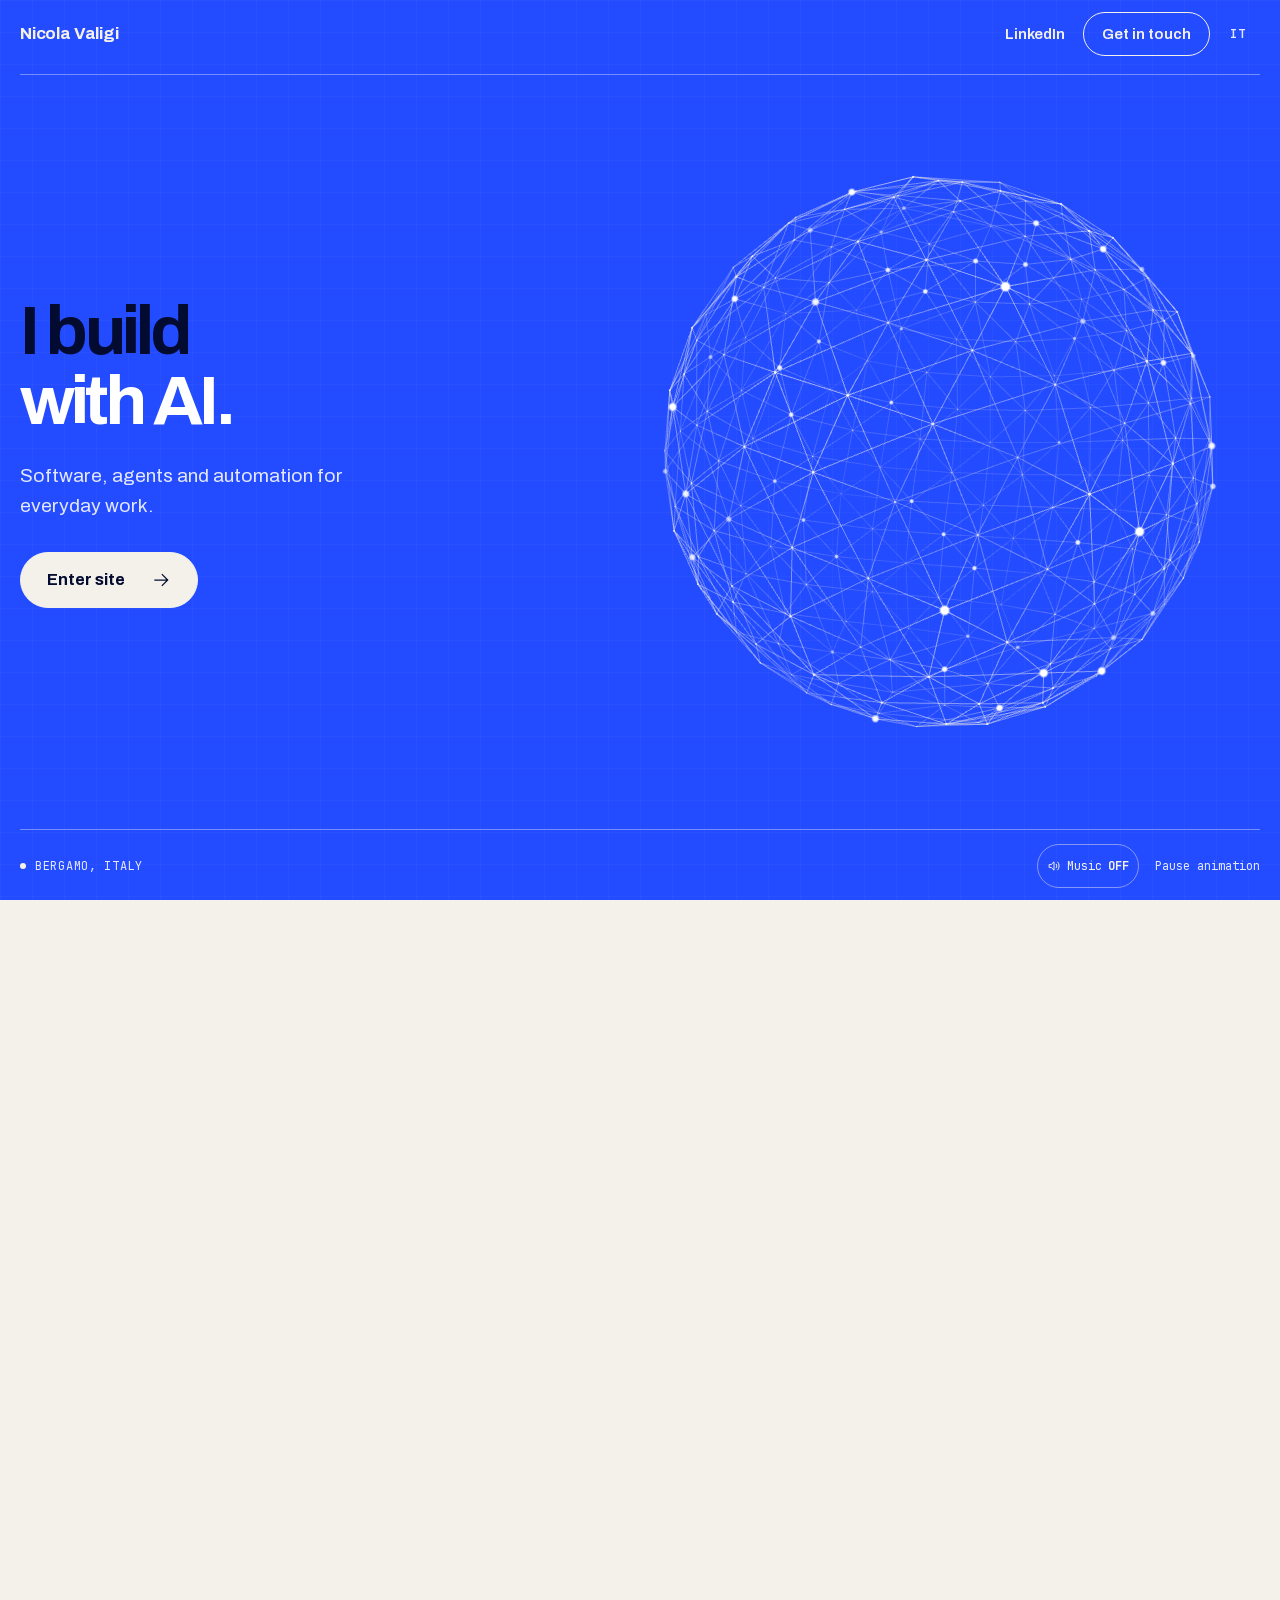
==== en/index.html @ a35246f2 "Centra la homepage sullo sviluppo con AI" ====
<!DOCTYPE html>
<html lang="en">
<head>
<meta charset="utf-8">
<meta name="viewport" content="width=device-width, initial-scale=1, viewport-fit=cover">
<title>Nicola Valigi | AI-assisted development, software and automation</title>
<meta name="theme-color" content="#F4F1EA">
<link rel="icon" href="../icona.svg" type="image/svg+xml">
<link rel="preload" href="../fonts/archivo-latin.woff2" as="font" type="font/woff2" crossorigin>
<link rel="stylesheet" href="../fonts.css">
<link rel="stylesheet" href="../stile.css">
<link rel="stylesheet" href="../intro.css">
<script src="../intro-boot.js"></script>
<meta name="description" content="I use AI to build software and configure agents and automations for everyday work. Projects and approach by Nicola Valigi, Bergamo.">
<meta name="robots" content="index,follow,max-image-preview:large">
<meta name="author" content="Nicola Valigi">
<meta name="twitter:card" content="summary_large_image">
<meta name="twitter:title" content="Nicola Valigi | AI-assisted development, software and automation">
<meta name="twitter:description" content="I use AI to build software and configure agents and automations for everyday work. Projects and approach by Nicola Valigi, Bergamo.">
<meta name="twitter:image" content="https://www.nicvaligi.com/og.png">
<meta name="twitter:image:alt" content="Nicola Valigi">
<meta property="og:type" content="website">
<meta property="og:title" content="Nicola Valigi | AI-assisted development, software and automation">
<meta property="og:description" content="I use AI to build software and configure agents and automations for everyday work. Projects and approach by Nicola Valigi, Bergamo.">
<meta property="og:url" content="https://www.nicvaligi.com/en/">
<meta property="og:site_name" content="Nicola Valigi">
<meta property="og:locale" content="en_US">
<meta property="og:locale:alternate" content="it_IT">
<meta property="og:image" content="https://www.nicvaligi.com/og.png">
<meta property="og:image:width" content="1200">
<meta property="og:image:height" content="630">
<meta property="og:image:alt" content="Nicola Valigi">
<link rel="canonical" href="https://www.nicvaligi.com/en/">
<link rel="alternate" hreflang="it" href="https://www.nicvaligi.com/">
<link rel="alternate" hreflang="en" href="https://www.nicvaligi.com/en/">
<link rel="alternate" hreflang="x-default" href="https://www.nicvaligi.com/">
<script type="application/ld+json">{"@context":"https://schema.org","@graph":[{"@type":"Person","@id":"https://www.nicvaligi.com/#nicola","name":"Nicola Valigi","url":"https://www.nicvaligi.com/","image":"https://www.nicvaligi.com/img/nicola-valigi-al-lavoro.jpeg","email":"n.valigi@gmail.com","homeLocation":{"@type":"Place","name":"Bergamo, Italia"},"knowsLanguage":["it","en"],"sameAs":["https://www.linkedin.com/in/nicola-valigi-288418447/","https://github.com/nicolavaligi"],"knowsAbout":["Sviluppo software con AI","Agenti AI","Automazione dei flussi di lavoro","GIS","Fotogrammetria","Infrastrutture"]},{"@type":"WebSite","@id":"https://www.nicvaligi.com/#sito","url":"https://www.nicvaligi.com/","name":"Nicola Valigi","inLanguage":["it","en"],"publisher":{"@id":"https://www.nicvaligi.com/#nicola"}},{"@type":"Service","@id":"https://www.nicvaligi.com/en/#servizio-sentinelle","name":"Public source monitoring","url":"https://www.nicvaligi.com/en/#sentinelle","provider":{"@id":"https://www.nicvaligi.com/#nicola"}},{"@type":"Service","@id":"https://www.nicvaligi.com/en/#servizio-geo","name":"Geo-intelligence and land sourcing","url":"https://www.nicvaligi.com/en/#geo","provider":{"@id":"https://www.nicvaligi.com/#nicola"}},{"@type":"Service","@id":"https://www.nicvaligi.com/en/#servizio-agenti","name":"Platforms and AI agents","url":"https://www.nicvaligi.com/en/#piattaforme","provider":{"@id":"https://www.nicvaligi.com/#nicola"}},{"@type":"Service","@id":"https://www.nicvaligi.com/rilievi-drone.html#servizio","name":"Drone surveys and photogrammetry","url":"https://www.nicvaligi.com/en/drone-surveys.html","provider":{"@id":"https://www.nicvaligi.com/#nicola"}},{"@type":"ItemList","@id":"https://www.nicvaligi.com/en/#servizi","name":"Services","numberOfItems":4,"itemListElement":[{"@type":"ListItem","position":1,"item":{"@id":"https://www.nicvaligi.com/en/#servizio-agenti"}},{"@type":"ListItem","position":2,"item":{"@id":"https://www.nicvaligi.com/en/#servizio-sentinelle"}},{"@type":"ListItem","position":3,"item":{"@id":"https://www.nicvaligi.com/en/#servizio-geo"}},{"@type":"ListItem","position":4,"item":{"@id":"https://www.nicvaligi.com/rilievi-drone.html#servizio"}}]},{"@type":"WebPage","@id":"https://www.nicvaligi.com/en/#pagina","url":"https://www.nicvaligi.com/en/","name":"Nicola Valigi | AI-assisted development, software and automation","description":"I use AI to build software and configure agents and automations for everyday work. Projects and approach by Nicola Valigi, Bergamo.","inLanguage":"en","isPartOf":{"@id":"https://www.nicvaligi.com/#sito"},"about":{"@id":"https://www.nicvaligi.com/#nicola"},"mainEntity":{"@id":"https://www.nicvaligi.com/en/#servizi"}}]}</script>
</head>
<body>
<section class="intro-stage" id="intro" aria-label="Welcome">
  <header class="intro-header">
    <p class="intro-name">Nicola Valigi</p>
    <nav class="intro-nav" aria-label="Quick links">
      <a href="https://www.linkedin.com/in/nicola-valigi-288418447/" target="_blank" rel="noopener noreferrer">LinkedIn</a>
      <a class="intro-contact" href="#contatto">Get in touch</a>
      <a class="intro-language" href="/" lang="it" hreflang="it" aria-label="Italiano">IT</a>
    </nav>
  </header>
  <div class="intro-composition">
    <div class="intro-orbit" aria-hidden="true">
      <svg class="intro-fallback" viewBox="0 0 400 400" fill="none" stroke="currentColor" stroke-width=".65">
        <circle cx="200" cy="200" r="170"/><ellipse cx="200" cy="200" rx="90" ry="170"/><ellipse cx="200" cy="200" rx="145" ry="170"/>
        <ellipse cx="200" cy="200" rx="170" ry="60"/><ellipse cx="200" cy="200" rx="170" ry="120"/><path d="M30 200h340M200 30v340"/>
      </svg>
      <canvas id="sphere"></canvas>
    </div>
    <div class="intro-copy">
      <p class="intro-title">I build<br><span>with AI.</span></p>
      <p class="intro-subtitle">Software, agents and automation for everyday work.</p>
      <a class="intro-enter" href="#contenuto"><span>Enter site</span><svg width="20" height="20" viewBox="0 0 24 24" fill="none" stroke="currentColor" stroke-width="1.5" aria-hidden="true"><path d="M4 12h15M13 5l7 7-7 7"/></svg></a>
    </div>
  </div>
  <footer class="intro-footer">
    <span class="intro-location">BERGAMO, ITALY</span>
    <div class="intro-controls"><button class="intro-music" type="button" aria-label="Lounge music" aria-pressed="false" hidden><svg viewBox="0 0 20 20" width="14" height="14" fill="none" stroke="currentColor" stroke-width="1.4" aria-hidden="true"><path d="M3 8h3l4-4v12l-4-4H3zM13 7a5 5 0 0 1 0 6M15 4a9 9 0 0 1 0 12"/></svg><span>Music</span><span data-music-status aria-hidden="true">OFF</span></button><button class="intro-pause" type="button" aria-pressed="false">Pause animation</button></div>
  </footer>
</section>
<div class="site-shell" id="site-shell">

<a class="salta" href="#contenuto">Skip to content</a>


<header class="contenitore testata">
  <a class="marchio" href="/en/">Nicola Valigi</a>
  <nav class="menu" aria-label="Main menu">
    <a href="https://www.linkedin.com/in/nicola-valigi-288418447/" target="_blank" rel="noopener noreferrer">LinkedIn</a>
    <a class="contatto" href="#contatto">Get in touch</a>
    <a class="lingua" href="/" hreflang="it" lang="it" aria-label="Italiano">IT</a>
  </nav>
</header>

<main id="contenuto" tabindex="-1">

<section class="apertura">
  <div class="contenitore apertura-griglia">
    <div>
      <p class="coordinate">NICOLA VALIGI · BERGAMO, ITALY</p>
      <h1><span>Building</span><span class="evid">with AI.</span></h1>
      <p class="sommario">I use AI to design, write and test software. I configure agents to work with your documents, your data sources and the tools you already use.</p>
      <div class="azioni">
        <a class="bottone" href="#contatto">Get in touch <span aria-hidden="true">&rarr;</span></a>
        <a class="collegamento" href="#progetti">Explore the projects</a>
      </div>
    </div>

    <picture><source type="image/webp" srcset="../img/nicola-valigi-al-lavoro-640.webp 640w, ../img/nicola-valigi-al-lavoro-1200.webp 1200w, ../img/nicola-valigi-al-lavoro-1800.webp 1800w" sizes="(min-width: 1000px) 640px, calc(100vw - 40px)"><img class="ritratto" src="../img/nicola-valigi-al-lavoro.jpeg" alt="Nicola Valigi working at his computer" width="2390" height="1792" decoding="async" fetchpriority="high"></picture>
  </div>
</section>

<section class="sezione" id="progetti">
  <div class="contenitore">
    <p class="tav">Sheet 01 · Projects</p>
    <h2>Selected projects</h2>
    <ul class="gambe">
      <li><a href="#piattaforme"><strong>Software and AI agents</strong><span>Client platforms and agents that consult source material.</span></a></li>
      <li><a href="#sentinelle"><strong>Automated monitoring</strong><span>Official notices, tenders and registers checked every week.</span></a></li>
      <li><a href="#geo"><strong>Geospatial projects</strong><span>Maps, spatial analysis and drone surveys.</span></a></li>
    </ul>

    <section class="gruppo" id="piattaforme" aria-labelledby="piattaforme-t">
      <div class="gruppo-testa">
        <span class="gruppo-lettera" aria-hidden="true">A</span>
        <div><h3 id="piattaforme-t">Software and AI agents</h3><p>Platforms with separate client access and agents that retrieve information from notes, email and documents.</p></div>
      </div>
    <article class="caso">
      <div class="caso-testa">
        <span class="caso-num">01</span>
        <h4>A client platform, in production</h4>
        <span class="caso-settore">Platform · in production</span>
      </div>
      <figure class="schema">
        <figcaption>Demonstration diagram · fictional clients and components</figcaption>
        <div class="schema-griglia">
          <div class="tenant"><p class="tenant-nome">Client A</p><ul><li class="on">Messaging console<span>on</span></li><li class="on">Activity dashboard<span>on</span></li><li class="off">Today's bookings<span>off</span></li></ul></div>
          <div class="tenant"><p class="tenant-nome">Client B</p><ul><li class="on">Messaging console<span>on</span></li><li class="off">Activity dashboard<span>off</span></li><li class="off">Today's bookings<span>off</span></li></ul></div>
          <div class="tenant"><p class="tenant-nome">Client C</p><ul><li class="off">Messaging console<span>off</span></li><li class="on">Activity dashboard<span>on</span></li><li class="on">Today's bookings<span>on</span></li></ul></div>
        </div>
        <ul class="schema-base">
          <li>Separate access for each client</li>
          <li>Test environment</li>
          <li>Production</li>
        </ul>
      </figure>
      <div class="caso-testo">
        <div><h5>The problem</h5><p>Every client needs their own tool, but building and maintaining a separate application for each does not scale.</p></div>
        <div><h5>What I built</h5><p>A single platform with separate access for each client, test and production environments, and components that can be enabled individually for each client.</p></div>
        <div class="risultato"><h5>The result</h5><p>In production, with several active clients. A new component moves from testing to production only after it has been seen working.</p></div>
      </div>
    </article>
    <div class="sotto-blocco">
      <h4>Memory and agents</h4>
      <p class="sotto-intro">Voice notes, email and documents become a searchable memory, with sources.</p>
      <ul class="archivi">
        <li><h5>Collection</h5><p>Voice notes are transcribed, email is read by an agent, and documents are filed where they belong.</p></li>
        <li><h5>Memory</h5><p>Every note has a source, a date and a reliability level. Search by keyword or meaning.</p></li>
        <li><h5>Decisions</h5><p>Decisions stay written and numbered, so a project does not start over or contradict another.</p></li>
      </ul>
    </div>
    </section>

    <section class="gruppo" id="sentinelle" aria-labelledby="sentinelle-t">
      <div class="gruppo-testa">
        <span class="gruppo-lettera" aria-hidden="true">B</span>
        <div><h3 id="sentinelle-t">Public source monitoring</h3><p>Systems that regularly review official notices, tenders and registers, and flag only verified findings.</p></div>
      </div>
    <article class="caso">
      <div class="caso-testa">
        <span class="caso-num">02</span>
        <h4>From published notice to appraisal: the expropriation workflow</h4>
        <span class="caso-settore">Expropriation · weekly cycle</span>
      </div>
      <div class="flusso-griglia">
        <ol class="flusso">
          <li><b>1</b><div><h5>Search</h5><p>Every week, region by region, through seven channels: municipal notice boards, resolutions, local press, operators, tenders, planning amendments and indications of possession.</p></div></li>
          <li><b>2</b><div><h5>Evidence</h5><p>Every finding includes a source URL, an exact excerpt and a hash to verify its integrity. Without evidence, it is rejected.</p></div></li>
          <li><b>3</b><div><h5>Compare</h5><p>Finding the same notice twice is a duplicate. A new notice about the same project is a new finding.</p></div></li>
          <li><b>4</b><div><h5>Deliver</h5><p>A list ready for the professionals handling the cases, recorded only after it has been read back at its destination.</p></div></li>
          <li><b>5</b><div><h5>Appraise <span class="nota-stato">prototype</span></h5><p>Case documents are reviewed against appraisal rules. The output is a proposed assessment, with sources cited for every item.</p></div></li>
          <li><b>6</b><div><h5>Validate</h5><p>A lawyer and a technical professional review the assessment. Only then does it become an appraisal.</p></div></li>
        </ol>
        <figure class="scheda-esempio">
          <figcaption>Finding · demonstration with fictional data</figcaption>
          <dl>
            <div><dt>Project</dt><dd>Provincial road bypass</dd></div>
            <div><dt>Stage</dt><dd>Taking possession / urgent occupation</dd></div>
            <div><dt>Note</dt><dd><span class="evid">Indirect indication; decree not found</span></dd></div>
            <div><dt>Source</dt><dd>Municipal notice board, 6 November 2026</dd></div>
            <div><dt>Evidence</dt><dd>Text excerpt and SHA-256 hash</dd></div>
            <div><dt>Owners</dt><dd>Data not collected</dd></div>
          </dl>
        </figure>
      </div>
      <div class="caso-testo">
        <div><h5>The problem</h5><p>Notices initiating expropriation are scattered across notice boards, resolutions and local press. Tracking them manually, project by project, does not scale.</p></div>
        <div><h5>What I built</h5><p>A workflow where AI agents search and read according to written rules, while professionals make the decisions. Priority goes to taking possession and urgent occupation.</p></div>
        <div class="risultato"><h5>The result</h5><p>Each cycle delivers a verified list of projects and notices, with sources and dates, without owners' personal data.</p></div>
      </div>
    </article>
    <div class="sotto-blocco">
      <h4>The same data, through APIs</h4>
      <p class="sotto-intro">Three datasets I collect, clean and distribute for people who need the data in their own systems.</p>
      <ul class="archivi">
        <li><h5>Land for solar plants</h5><p>Cadastral parcels with distances to grid substations.</p></li>
        <li><h5>Italian public tenders</h5><p>Procurement notices and tenders, including PNRR lots and CIG identifiers.</p></li>
        <li><h5>Remediation of nationally designated sites</h5><p>Environmental proceedings, affected media and volumes at sites requiring remediation.</p></li>
      </ul>
      <p class="azioni">
        <a class="bottone chiaro" href="https://nicolavaligi.github.io/houdinick-data-feeds/" target="_blank" rel="noopener noreferrer">Documentation ↗</a>
        <a class="collegamento" href="https://rapidapi.com/nvaligi/api/houdinick-data-api" target="_blank" rel="noopener noreferrer">RapidAPI catalogue ↗</a>
      </p>
    </div>
    </section>

    <section class="gruppo" id="geo" aria-labelledby="geo-t">
      <div class="gruppo-testa">
        <span class="gruppo-lettera" aria-hidden="true">C</span>
        <div><h3 id="geo-t">Geo-intelligence</h3><p>Cadastre, power grid, constraints and projects on the same map, with an explainable score.</p></div>
      </div>
    <article class="caso" id="terreni">
      <div class="caso-testa">
        <span class="caso-num">03</span>
        <h4>Finding the right land for a plant</h4>
        <span class="caso-settore">Renewables · in production · <a href="https://nicolavaligi.github.io/sunpro/" target="_blank" rel="noopener noreferrer">live demo ↗</a></span>
      </div>
      <figure class="progetto-paesaggio progetto-gis">
        <div class="schermata"><picture><source type="image/webp" srcset="../img/po-valley-sentinel-1280.webp 1280w, ../img/po-valley-sentinel-3840.webp 3840w" sizes="(max-width: 1280px) calc(100vw - 40px), 1240px"><img src="../img/po-valley-sentinel-1280.jpg" srcset="../img/po-valley-sentinel-1280.jpg 1280w, ../img/po-valley-sentinel-3840.jpg 3840w" sizes="(max-width: 1280px) calc(100vw - 40px), 1240px" alt="Satellite image of the Po Valley, showing cultivated land, cities, rivers and the Adriatic coast" width="3840" height="1236" loading="lazy" decoding="async"></picture></div>
        <figcaption><span>Po Valley, Italy · Copernicus Sentinel-2 satellite imagery</span><span>Contains modified Copernicus Sentinel data (2018–19), processed by <a href="https://www.esa.int/media/po-valley-italy-en-228663" target="_blank" rel="noopener noreferrer">ESA</a> · <a href="https://creativecommons.org/licenses/by-sa/3.0/igo/" target="_blank" rel="noopener noreferrer">CC BY-SA 3.0 IGO</a> · resized</span></figcaption>
        <div class="gis-livelli"><p>The data I bring together</p><ul><li>Cadastral parcels</li><li>Power grid</li><li>Planning constraints</li><li>Site assessment</li></ul></div>
      </figure>
      <div class="caso-testo">
        <div><h5>The problem</h5><p>Assessing a site's suitability means combining cadastre, power grid, solar irradiation and constraints. Doing it manually means unwieldy spreadsheets.</p></div>
        <div><h5>What I built</h5><p>A 3D platform that compares sites and gives each a score from 0 to 100, with cadastral mapping and distances to primary substations.</p></div>
        <div class="risultato"><h5>The result</h5><p>Over 21,900 georeferenced parcels and 116 assessed lots, totalling 709.7 hectares.</p></div>
      </div>
    <figure class="mappa">
<svg class="mappa-svg" viewBox="-34 -22 776 576" role="img" aria-labelledby="mappa-titolo mappa-desc" xmlns="http://www.w3.org/2000/svg">
<title id="mappa-titolo">Demonstration cadastral map</title>
<desc id="mappa-desc">A parcel map with a power line, a primary substation, a road and a river. The best parcels for a plant are highlighted in yellow; parcels near the river are excluded by a buffer constraint.</desc>
<defs>
<clipPath id="foglio"><rect x="0" y="0" width="720" height="520"/></clipPath>
<pattern id="tratteggio" width="7" height="7" patternUnits="userSpaceOnUse" patternTransform="rotate(45)"><line x1="0" y1="0" x2="0" y2="7" class="m-hatch"/></pattern>
</defs>
<g clip-path="url(#foglio)">
<rect class="m-carta" x="0" y="0" width="720" height="520"/>
<path class="m-p" d="M-162.1 -31.9 L-88.7 -43.5 L-88.3 -4.1 L-153.2 24.4Z"/>
<path class="m-p" d="M-153.2 24.4 L-88.3 -4.1 L-87.9 31.1 L-148.7 53.0Z"/>
<path class="m-p" d="M-148.7 53.0 L-87.9 31.1 L-87.2 97.5 L-138.7 115.6Z"/>
<path class="m-p" d="M-88.7 -43.5 L-45.7 -50.4 L-33.3 30.6 L-87.9 37.4Z"/>
<path class="m-p" d="M-45.7 -50.4 L12.1 -59.5 L15.2 24.7 L-33.3 30.6Z"/>
<path class="m-p" d="M-87.9 37.4 L-37.1 31.1 L-23.1 74.9 L-87.2 97.5Z"/>
<path class="m-p" d="M-37.1 31.1 L15.2 24.7 L16.6 60.9 L-23.1 74.9Z"/>
<path class="m-p" d="M-138.7 115.6 L-62.5 88.8 L-58.6 146.6 L-127.7 185.3Z"/>
<path class="m-p" d="M-127.7 185.3 L-58.6 146.6 L-52.9 232.5 L-118.0 246.2Z"/>
<path class="m-p" d="M-62.5 88.8 L-16.8 72.7 L-16.5 155.7 L-57.1 170.1Z"/>
<path class="m-p" d="M-16.8 72.7 L16.6 60.9 L19.6 142.8 L-16.5 155.7Z"/>
<path class="m-p" d="M-57.1 170.1 L-15.1 155.2 L-18.3 225.3 L-52.9 232.5Z"/>
<path class="m-p" d="M-15.1 155.2 L19.6 142.8 L22.4 216.7 L-18.3 225.3Z"/>
<path class="m-p" d="M12.1 -59.5 L46.0 -64.9 L57.7 -15.2 L14.0 -9.1Z"/>
<path class="m-p" d="M46.0 -64.9 L81.2 -70.5 L84.6 -18.9 L57.7 -15.2Z"/>
<path class="m-p m-live" d="M14.0 -9.1 L84.6 -18.9 L89.7 59.9 L17.0 72.5Z" data-n="78" data-ha="3.6" data-d="480" data-s="69" data-v="0" data-r="13"/>
<path class="m-p" d="M81.2 -70.5 L125.8 -77.5 L118.6 -11.5 L85.7 -1.4Z"/>
<path class="m-p" d="M125.8 -77.5 L161.1 -83.1 L162.3 -24.8 L118.6 -11.5Z"/>
<path class="m-p" d="M85.7 -1.4 L131.6 -15.4 L136.9 51.8 L89.7 59.9Z"/>
<path class="m-p" d="M131.6 -15.4 L162.3 -24.8 L163.7 47.1 L136.9 51.8Z"/>
<path class="m-p m-live" d="M17.0 72.5 L65.3 64.1 L67.6 87.0 L18.0 97.6Z" data-n="209" data-ha="0.7" data-d="440" data-s="49" data-v="0" data-r="44"/>
<path class="m-p m-live" d="M18.0 97.6 L67.6 87.0 L71.1 123.1 L19.7 143.4Z" data-n="104" data-ha="1.3" data-d="420" data-s="54" data-v="0" data-r="33"/>
<path class="m-p m-live" d="M19.7 143.4 L71.1 123.1 L79.2 204.8 L22.4 216.7Z" data-n="61" data-ha="2.7" data-d="420" data-s="64" data-v="0" data-r="22"/>
<path class="m-p m-live m-top is-sel" d="M65.3 64.1 L163.7 47.1 L165.0 115.5 L71.0 121.8Z" data-n="290" data-ha="3.8" data-d="260" data-s="81" data-v="0" data-r="1"/>
<path class="m-p m-live" d="M71.0 121.8 L111.3 119.1 L115.9 197.1 L79.2 204.8Z" data-n="386" data-ha="2.0" data-d="310" data-s="65" data-v="0" data-r="21"/>
<path class="m-p m-live m-top" d="M111.3 119.1 L165.0 115.5 L166.4 186.5 L115.9 197.1Z" data-n="92" data-ha="2.4" data-d="190" data-s="74" data-v="0" data-r="5"/>
<path class="m-p" d="M161.1 -83.1 L207.1 -90.4 L200.9 -34.0 L162.2 -26.0Z"/>
<path class="m-p" d="M207.1 -90.4 L261.6 -99.0 L257.5 -45.7 L200.9 -34.0Z"/>
<path class="m-p" d="M162.2 -26.0 L257.5 -45.7 L253.6 4.1 L163.0 12.5Z"/>
<path class="m-p m-live" d="M163.0 12.5 L200.9 9.0 L201.1 68.4 L164.1 70.5Z" data-n="71" data-ha="1.4" data-d="230" data-s="64" data-v="0" data-r="23"/>
<path class="m-p m-live" d="M200.9 9.0 L253.6 4.1 L248.9 65.7 L201.1 68.4Z" data-n="282" data-ha="1.9" data-d="230" data-s="68" data-v="0" data-r="16"/>
<path class="m-p" d="M261.6 -99.0 L312.1 -107.0 L311.1 -2.9 L254.6 -8.0Z"/>
<path class="m-p" d="M312.1 -107.0 L364.7 -115.4 L376.3 2.9 L311.1 -2.9Z"/>
<path class="m-p m-live" d="M254.6 -8.0 L308.0 -3.2 L312.1 62.0 L248.9 65.7Z" data-n="369" data-ha="2.5" data-d="300" data-s="69" data-v="0" data-r="14"/>
<path class="m-p m-live" d="M308.0 -3.2 L376.3 2.9 L381.7 58.0 L312.1 62.0Z" data-n="257" data-ha="2.6" data-d="410" data-s="64" data-v="0" data-r="24"/>
<path class="m-p m-live" d="M164.1 70.5 L202.9 68.3 L201.4 133.3 L165.5 139.8Z" data-n="337" data-ha="1.6" data-d="90" data-s="72" data-v="0" data-r="9"/>
<path class="m-p m-live m-top" d="M202.9 68.3 L253.7 65.4 L239.5 126.3 L201.4 133.3Z" data-n="199" data-ha="1.7" data-d="80" data-s="74" data-v="0" data-r="6"/>
<path class="m-p m-live m-top" d="M165.5 139.8 L239.5 126.3 L228.5 173.4 L166.4 186.5Z" data-n="372" data-ha="2.0" data-d="80" data-s="76" data-v="0" data-r="4"/>
<path class="m-p m-live m-top" d="M253.7 65.4 L298.0 62.8 L278.6 162.9 L228.5 173.4Z" data-n="311" data-ha="3.0" data-d="140" data-s="81" data-v="0" data-r="2"/>
<path class="m-p m-live" d="M298.0 62.8 L343.0 60.3 L332.1 151.6 L278.6 162.9Z" data-n="287" data-ha="2.9" data-d="260" data-s="74" data-v="0" data-r="7"/>
<path class="m-p m-live" d="M343.0 60.3 L381.7 58.0 L385.3 94.7 L337.6 105.8Z" data-n="295" data-ha="1.1" data-d="390" data-s="54" data-v="0" data-r="34"/>
<path class="m-p m-live" d="M337.6 105.8 L385.3 94.7 L389.7 139.5 L332.1 151.6Z" data-n="260" data-ha="1.5" data-d="370" data-s="58" data-v="0" data-r="29"/>
<path class="m-p" d="M-118.0 246.2 L-75.9 237.4 L-64.1 322.6 L-105.2 327.3Z"/>
<path class="m-p" d="M-75.9 237.4 L-13.5 224.3 L-13.7 264.1 L-70.1 279.3Z"/>
<path class="m-p" d="M-70.1 279.3 L-13.7 264.1 L-14.0 316.8 L-64.1 322.6Z"/>
<path class="m-p m-live" d="M-13.5 224.3 L70.9 206.5 L72.6 246.6 L-13.7 262.2Z" data-n="165" data-ha="2.1" data-d="530" data-s="54" data-v="0" data-r="35"/>
<path class="m-p m-live" d="M-13.7 262.2 L72.6 246.6 L75.2 306.5 L-14.0 316.8Z" data-n="321" data-ha="3.1" data-d="600" data-s="59" data-v="0" data-r="26"/>
<path class="m-p m-live" d="M70.9 206.5 L123.1 195.6 L127.1 251.9 L72.8 250.4Z" data-n="284" data-ha="1.7" data-d="380" data-s="59" data-v="0" data-r="27"/>
<path class="m-p m-live" d="M72.8 250.4 L127.1 251.9 L130.6 300.2 L75.2 306.5Z" data-n="248" data-ha="1.8" data-d="460" data-s="55" data-v="0" data-r="31"/>
<path class="m-p" d="M-105.2 327.3 L-35.5 319.3 L-17.2 403.7 L-94.7 393.5Z"/>
<path class="m-p" d="M-35.5 319.3 L26.5 312.1 L40.9 411.4 L-17.2 403.7Z"/>
<path class="m-p" d="M-94.7 393.5 L-35.9 401.3 L-18.3 469.7 L-83.3 465.3Z"/>
<path class="m-p" d="M-35.9 401.3 L40.9 411.4 L50.0 474.4 L-18.3 469.7Z"/>
<path class="m-p m-live" d="M26.5 312.1 L78.6 306.1 L74.9 382.5 L38.1 392.3Z" data-n="108" data-ha="2.2" data-d="680" data-s="48" data-v="0" data-r="45"/>
<path class="m-p m-live" d="M78.6 306.1 L130.6 300.2 L135.3 366.5 L74.9 382.5Z" data-n="362" data-ha="2.5" data-d="590" data-s="55" data-v="0" data-r="32"/>
<path class="m-p m-live" d="M38.1 392.3 L135.3 366.5 L140.1 433.5 L45.7 444.6Z" data-n="141" data-ha="3.6" data-d="770" data-s="54" data-v="0" data-r="36"/>
<path class="m-p m-live" d="M45.7 444.6 L140.1 433.5 L143.5 480.9 L50.0 474.4Z" data-n="341" data-ha="2.3" data-d="880" data-s="38" data-v="0" data-r="55"/>
<path class="m-p" d="M-83.3 465.3 L-25.1 469.3 L-16.1 533.6 L-70.1 548.9Z"/>
<path class="m-p" d="M-70.1 548.9 L-16.1 533.6 L-8.3 588.4 L-62.4 597.6Z"/>
<path class="m-p" d="M-25.1 469.3 L46.0 474.2 L49.7 578.6 L-8.3 588.4Z"/>
<path class="m-p" d="M-62.4 597.6 L-15.1 589.6 L-13.7 693.8 L-46.3 699.0Z"/>
<path class="m-p" d="M-15.1 589.6 L49.7 578.6 L51.5 630.2 L-14.5 634.1Z"/>
<path class="m-p" d="M-14.5 634.1 L51.5 630.2 L53.3 683.2 L-13.7 693.8Z"/>
<path class="m-p" d="M46.0 474.2 L81.2 476.6 L92.5 521.6 L47.8 526.3Z"/>
<path class="m-p" d="M81.2 476.6 L143.5 480.9 L146.0 515.8 L92.5 521.6Z"/>
<path class="m-p" d="M47.8 526.3 L85.6 522.3 L94.5 596.6 L50.6 606.6Z"/>
<path class="m-p" d="M85.6 522.3 L146.0 515.8 L150.8 583.7 L94.5 596.6Z"/>
<path class="m-p" d="M50.6 606.6 L106.4 593.8 L109.9 674.2 L53.3 683.2Z"/>
<path class="m-p" d="M106.4 593.8 L150.8 583.7 L156.8 666.8 L109.9 674.2Z"/>
<path class="m-p m-live" d="M123.1 195.6 L203.0 178.8 L200.6 240.2 L126.6 244.7Z" data-n="44" data-ha="2.7" data-d="250" data-s="73" data-v="0" data-r="8"/>
<path class="m-p m-live" d="M203.0 178.8 L250.7 168.8 L255.8 236.8 L200.6 240.2Z" data-n="279" data-ha="2.1" data-d="200" data-s="71" data-v="0" data-r="10"/>
<path class="m-p m-live" d="M126.6 244.7 L189.8 240.8 L191.4 316.3 L132.4 325.4Z" data-n="128" data-ha="3.0" data-d="410" data-s="67" data-v="0" data-r="17"/>
<path class="m-p m-live" d="M189.8 240.8 L255.8 236.8 L261.0 305.5 L191.4 316.3Z" data-n="160" data-ha="3.1" data-d="370" data-s="70" data-v="0" data-r="11"/>
<path class="m-p m-live" d="M250.7 168.8 L295.5 159.3 L303.9 201.3 L255.3 229.6Z" data-n="184" data-ha="1.6" data-d="220" data-s="66" data-v="0" data-r="19"/>
<path class="m-p m-live" d="M255.3 229.6 L303.9 201.3 L322.8 296.0 L261.0 305.5Z" data-n="310" data-ha="3.1" data-d="370" data-s="70" data-v="0" data-r="12"/>
<path class="m-p m-live m-top" d="M295.5 159.3 L389.7 139.5 L398.2 225.6 L308.3 223.2Z" data-n="345" data-ha="4.4" data-d="370" data-s="80" data-v="0" data-r="3"/>
<path class="m-p m-live" d="M308.3 223.2 L398.2 225.6 L403.9 283.5 L322.8 296.0Z" data-n="147" data-ha="3.5" data-d="490" data-s="67" data-v="0" data-r="18"/>
<path class="m-p m-live" d="M132.4 325.4 L175.8 318.7 L184.5 389.5 L137.9 402.9Z" data-n="116" data-ha="2.1" data-d="590" data-s="52" data-v="0" data-r="40"/>
<path class="m-p m-live" d="M175.8 318.7 L221.9 311.5 L236.5 374.5 L184.5 389.5Z" data-n="134" data-ha="2.1" data-d="550" data-s="54" data-v="0" data-r="37"/>
<path class="m-p m-live" d="M137.9 402.9 L196.4 386.1 L194.8 461.3 L142.8 470.5Z" data-n="358" data-ha="2.5" data-d="760" data-s="46" data-v="0" data-r="49"/>
<path class="m-p m-live" d="M196.4 386.1 L236.5 374.5 L254.3 450.8 L194.8 461.3Z" data-n="52" data-ha="2.4" data-d="730" data-s="47" data-v="0" data-r="47"/>
<path class="m-p m-live" d="M221.9 311.5 L300.7 299.4 L319.2 375.1 L238.2 381.8Z" data-n="293" data-ha="3.7" data-d="550" data-s="66" data-v="0" data-r="20"/>
<path class="m-p m-live" d="M238.2 381.8 L319.2 375.1 L334.2 436.7 L254.3 450.8Z" data-n="327" data-ha="3.4" data-d="730" data-s="54" data-v="0" data-r="38"/>
<path class="m-p m-live" d="M300.7 299.4 L403.9 283.5 L412.2 368.0 L318.1 370.7Z" data-n="371" data-ha="4.9" data-d="620" data-s="69" data-v="0" data-r="15"/>
<path class="m-p m-live" d="M318.1 370.7 L412.2 368.0 L417.5 422.0 L334.2 436.7Z" data-n="259" data-ha="3.4" data-d="790" data-s="51" data-v="0" data-r="43"/>
<path class="m-p" d="M142.8 470.5 L180.1 463.9 L197.7 542.1 L148.3 548.5Z"/>
<path class="m-p" d="M180.1 463.9 L220.7 456.7 L233.0 537.6 L197.7 542.1Z"/>
<path class="m-p m-live" d="M220.7 456.7 L265.2 448.9 L270.5 532.7 L233.0 537.6Z" data-n="155" data-ha="2.1" data-d="920" data-s="35" data-v="0" data-r="60"/>
<path class="m-p m-live" d="M265.2 448.9 L326.8 438.0 L317.9 526.6 L270.5 532.7Z" data-n="346" data-ha="2.9" data-d="920" data-s="41" data-v="0" data-r="51"/>
<path class="m-p" d="M148.3 548.5 L218.7 539.4 L217.8 598.9 L152.9 612.2Z"/>
<path class="m-p" d="M152.9 612.2 L217.8 598.9 L216.8 657.3 L156.8 666.8Z"/>
<path class="m-p" d="M218.7 539.4 L317.9 526.6 L312.6 579.4 L217.9 592.7Z"/>
<path class="m-p" d="M217.9 592.7 L312.6 579.4 L306.2 643.1 L216.8 657.3Z"/>
<path class="m-p m-live" d="M326.8 438.0 L373.9 429.7 L360.4 517.6 L317.7 528.7Z" data-n="397" data-ha="2.4" data-d="940" data-s="37" data-v="0" data-r="57"/>
<path class="m-p m-live" d="M373.9 429.7 L417.5 422.0 L421.6 463.6 L366.3 478.8Z" data-n="251" data-ha="1.4" data-d="920" data-s="29" data-v="0" data-r="62"/>
<path class="m-p m-live" d="M366.3 478.8 L421.6 463.6 L425.2 500.6 L360.4 517.6Z" data-n="380" data-ha="1.4" data-d="1010" data-s="25" data-v="0" data-r="68"/>
<path class="m-p" d="M317.7 528.7 L370.6 514.9 L380.2 590.7 L311.8 588.0Z"/>
<path class="m-p" d="M311.8 588.0 L380.2 590.7 L385.3 630.6 L306.2 643.1Z"/>
<path class="m-p" d="M370.6 514.9 L425.2 500.6 L431.0 559.9 L376.4 560.2Z"/>
<path class="m-p" d="M376.4 560.2 L431.0 559.9 L437.2 622.4 L385.3 630.6Z"/>
<path class="m-p" d="M364.7 -115.4 L448.3 -128.6 L448.7 -87.4 L368.9 -72.8Z"/>
<path class="m-p" d="M368.9 -72.8 L448.7 -87.4 L449.1 -33.3 L373.3 -27.8Z"/>
<path class="m-p" d="M448.3 -128.6 L513.6 -138.9 L516.5 -38.1 L449.1 -33.3Z"/>
<path class="m-p" d="M373.3 -27.8 L471.7 -34.9 L465.5 18.6 L379.0 30.6Z"/>
<path class="m-p m-live" d="M379.0 30.6 L465.5 18.6 L461.0 56.9 L382.8 68.7Z" data-n="264" data-ha="2.0" data-d="570" data-s="52" data-v="0" data-r="41"/>
<path class="m-p" d="M471.7 -34.9 L516.5 -38.1 L519.0 48.1 L461.0 56.9Z"/>
<path class="m-p" d="M513.6 -138.9 L549.2 -144.6 L565.2 -75.8 L515.9 -58.9Z"/>
<path class="m-p" d="M549.2 -144.6 L614.8 -155.0 L623.6 -95.9 L565.2 -75.8Z"/>
<path class="m-p" d="M515.9 -58.9 L579.3 -80.7 L578.1 -23.8 L517.1 -19.0Z"/>
<path class="m-p" d="M517.1 -19.0 L578.1 -23.8 L576.7 39.3 L519.0 48.1Z"/>
<path class="m-p" d="M579.3 -80.7 L623.6 -95.9 L631.4 -43.4 L578.0 -19.9Z"/>
<path class="m-p" d="M578.0 -19.9 L631.4 -43.4 L642.3 29.4 L576.7 39.3Z"/>
<path class="m-p m-live" d="M382.8 68.7 L448.1 58.8 L450.3 128.3 L390.1 143.6Z" data-n="124" data-ha="2.9" data-d="520" data-s="61" data-v="0" data-r="25"/>
<path class="m-p m-live" d="M390.1 143.6 L450.3 128.3 L452.2 189.5 L396.2 205.0Z" data-n="132" data-ha="2.3" data-d="530" data-s="56" data-v="0" data-r="30"/>
<path class="m-p m-live" d="M448.1 58.8 L525.0 47.2 L535.3 94.8 L450.3 128.3Z" data-n="390" data-ha="3.0" data-d="700" data-s="53" data-v="0" data-r="39"/>
<path class="m-p m-live" d="M450.3 128.3 L535.3 94.8 L549.9 162.5 L452.2 189.5Z" data-n="217" data-ha="3.8" data-d="710" data-s="59" data-v="0" data-r="28"/>
<path class="m-p m-live" d="M396.2 205.0 L452.3 189.5 L444.6 267.8 L402.8 272.6Z" data-n="322" data-ha="2.2" data-d="590" data-s="52" data-v="0" data-r="42"/>
<path class="m-p m-live" d="M452.3 189.5 L496.3 177.3 L492.9 262.3 L444.6 267.8Z" data-n="204" data-ha="2.3" data-d="690" data-s="48" data-v="0" data-r="46"/>
<path class="m-p m-live" d="M496.3 177.3 L549.9 162.5 L561.4 215.9 L494.3 226.5Z" data-n="129" data-ha="2.0" data-d="800" data-s="40" data-v="0" data-r="53"/>
<path class="m-p m-live" d="M494.3 226.5 L561.4 215.9 L569.5 253.5 L492.9 262.3Z" data-n="265" data-ha="1.7" data-d="840" data-s="36" data-v="0" data-r="59"/>
<path class="m-p m-live m-vinc" d="M525.0 47.2 L589.0 37.5 L597.7 137.5 L544.2 136.3Z" fill="url(#tratteggio)" data-n="130" data-ha="3.5" data-d="890" data-s="47" data-v="1" data-r="0"/>
<path class="m-p m-live" d="M589.0 37.5 L642.3 29.4 L658.6 138.9 L597.7 137.5Z" data-n="51" data-ha="3.8" data-d="1030" data-s="42" data-v="0" data-r="50"/>
<path class="m-p m-live m-vinc" d="M544.2 136.3 L582.0 137.2 L606.4 189.0 L556.7 193.9Z" fill="url(#tratteggio)" data-n="317" data-ha="1.5" data-d="910" data-s="31" data-v="1" data-r="0"/>
<path class="m-p m-live" d="M582.0 137.2 L658.6 138.9 L665.2 183.2 L606.4 189.0Z" data-n="93" data-ha="2.1" data-d="1040" data-s="28" data-v="0" data-r="65"/>
<path class="m-p m-live m-vinc" d="M556.7 193.9 L606.9 189.0 L604.2 249.6 L569.5 253.5Z" fill="url(#tratteggio)" data-n="167" data-ha="1.6" data-d="960" data-s="29" data-v="1" data-r="0"/>
<path class="m-p m-live" d="M606.9 189.0 L665.2 183.2 L673.9 241.6 L604.2 249.6Z" data-n="352" data-ha="2.4" data-d="1090" data-s="29" data-v="0" data-r="63"/>
<path class="m-p" d="M614.8 -155.0 L661.5 -162.4 L669.6 -98.5 L622.7 -102.0Z"/>
<path class="m-p" d="M661.5 -162.4 L697.8 -168.1 L703.4 -96.0 L669.6 -98.5Z"/>
<path class="m-p" d="M622.7 -102.0 L703.4 -96.0 L706.8 -52.8 L629.0 -59.6Z"/>
<path class="m-p" d="M697.8 -168.1 L766.3 -179.0 L774.5 -127.7 L701.3 -123.4Z"/>
<path class="m-p" d="M701.3 -123.4 L739.6 -125.7 L748.2 -49.2 L706.8 -52.8Z"/>
<path class="m-p" d="M739.6 -125.7 L774.5 -127.7 L787.4 -45.8 L748.2 -49.2Z"/>
<path class="m-p" d="M629.0 -59.6 L707.5 -52.8 L708.4 -8.6 L636.1 -12.0Z"/>
<path class="m-p" d="M636.1 -12.0 L708.4 -8.6 L708.9 15.9 L640.9 20.0Z"/>
<path class="m-p m-live" d="M640.9 20.0 L708.9 15.9 L710.0 69.8 L646.3 56.8Z" data-n="172" data-ha="1.9" data-d="1180" data-s="20" data-v="0" data-r="73"/>
<path class="m-p" d="M707.5 -52.8 L787.4 -45.8 L794.6 -0.6 L708.6 -0.8Z"/>
<path class="m-p" d="M708.6 -0.8 L761.9 -0.7 L757.5 79.4 L710.0 69.8Z"/>
<path class="m-p" d="M761.9 -0.7 L794.6 -0.6 L808.9 89.9 L757.5 79.4Z"/>
<path class="m-p m-live" d="M646.3 56.8 L709.1 69.6 L719.7 108.3 L653.7 106.1Z" data-n="329" data-ha="1.7" data-d="1180" data-s="19" data-v="0" data-r="74"/>
<path class="m-p m-live" d="M653.7 106.1 L690.0 107.3 L695.2 168.0 L662.4 164.8Z" data-n="186" data-ha="1.3" data-d="1160" data-s="17" data-v="0" data-r="75"/>
<path class="m-p" d="M690.0 107.3 L719.7 108.3 L737.2 172.1 L695.2 168.0Z"/>
<path class="m-p" d="M662.4 164.8 L737.2 172.1 L753.8 232.5 L673.9 241.6Z"/>
<path class="m-p" d="M709.1 69.6 L808.9 89.9 L821.8 171.0 L733.6 158.9Z"/>
<path class="m-p" d="M733.6 158.9 L821.8 171.0 L830.1 223.7 L753.8 232.5Z"/>
<path class="m-p m-live" d="M402.8 272.6 L446.4 267.6 L463.9 345.8 L409.8 344.2Z" data-n="272" data-ha="2.3" data-d="710" data-s="47" data-v="0" data-r="48"/>
<path class="m-p m-live" d="M446.4 267.6 L490.8 262.5 L507.4 320.9 L456.4 312.3Z" data-n="213" data-ha="1.5" data-d="770" data-s="38" data-v="0" data-r="56"/>
<path class="m-p m-live" d="M456.4 312.3 L507.4 320.9 L514.9 347.4 L463.9 345.8Z" data-n="361" data-ha="0.9" data-d="850" data-s="29" data-v="0" data-r="64"/>
<path class="m-p m-live" d="M409.8 344.2 L458.7 345.7 L471.8 391.0 L416.3 409.9Z" data-n="274" data-ha="1.9" data-d="830" data-s="37" data-v="0" data-r="58"/>
<path class="m-p m-live" d="M416.3 409.9 L471.8 391.0 L486.0 440.5 L421.2 459.3Z" data-n="263" data-ha="2.0" data-d="950" data-s="32" data-v="0" data-r="61"/>
<path class="m-p m-live" d="M458.7 345.7 L514.9 347.4 L537.3 425.6 L486.0 440.5Z" data-n="377" data-ha="3.0" data-d="970" data-s="39" data-v="0" data-r="54"/>
<path class="m-p m-live" d="M490.8 262.5 L555.8 255.1 L566.6 318.7 L512.3 337.9Z" data-n="74" data-ha="2.7" data-d="900" data-s="41" data-v="0" data-r="52"/>
<path class="m-p m-live m-vinc" d="M555.8 255.1 L607.5 249.2 L620.2 299.7 L566.6 318.7Z" fill="url(#tratteggio)" data-n="396" data-ha="2.0" data-d="1010" data-s="29" data-v="1" data-r="0"/>
<path class="m-p m-live" d="M512.3 337.9 L572.3 316.6 L577.7 359.0 L523.0 375.7Z" data-n="360" data-ha="1.5" data-d="1000" data-s="27" data-v="0" data-r="66"/>
<path class="m-p m-live" d="M523.0 375.7 L577.7 359.0 L584.5 412.0 L537.3 425.6Z" data-n="43" data-ha="1.7" data-d="1080" data-s="24" data-v="0" data-r="70"/>
<path class="m-p m-live m-vinc" d="M572.3 316.6 L620.2 299.7 L628.2 331.5 L577.5 357.6Z" fill="url(#tratteggio)" data-n="103" data-ha="1.2" data-d="1090" data-s="20" data-v="1" data-r="0"/>
<path class="m-p m-live m-vinc" d="M577.5 357.6 L628.2 331.5 L644.2 394.7 L584.5 412.0Z" fill="url(#tratteggio)" data-n="368" data-ha="2.2" data-d="1170" data-s="23" data-v="1" data-r="0"/>
<path class="m-p m-live" d="M421.2 459.3 L485.0 440.8 L486.1 486.1 L424.5 493.0Z" data-n="379" data-ha="1.6" data-d="1050" data-s="25" data-v="0" data-r="69"/>
<path class="m-p" d="M424.5 493.0 L486.1 486.1 L487.6 545.0 L431.5 564.5Z"/>
<path class="m-p m-live" d="M485.0 440.8 L541.0 424.6 L549.3 462.7 L486.2 491.3Z" data-n="308" data-ha="1.7" data-d="1110" data-s="22" data-v="0" data-r="71"/>
<path class="m-p" d="M486.2 491.3 L549.3 462.7 L561.6 519.3 L487.6 545.0Z"/>
<path class="m-p" d="M431.5 564.5 L460.0 554.6 L469.5 617.3 L437.2 622.4Z"/>
<path class="m-p" d="M460.0 554.6 L490.3 544.1 L517.7 609.6 L469.5 617.3Z"/>
<path class="m-p" d="M490.3 544.1 L561.6 519.3 L571.7 566.1 L508.9 588.5Z"/>
<path class="m-p" d="M508.9 588.5 L571.7 566.1 L579.1 599.9 L517.7 609.6Z"/>
<path class="m-p m-live m-vinc" d="M541.0 424.6 L592.4 409.7 L621.2 487.2 L556.3 495.2Z" fill="url(#tratteggio)" data-n="101" data-ha="2.9" data-d="1230" data-s="25" data-v="1" data-r="0"/>
<path class="m-p m-live m-vinc" d="M592.4 409.7 L644.2 394.7 L666.2 481.8 L621.2 487.2Z" fill="url(#tratteggio)" data-n="315" data-ha="2.7" data-d="1310" data-s="20" data-v="1" data-r="0"/>
<path class="m-p" d="M556.3 495.2 L616.7 487.8 L622.8 559.4 L569.2 554.7Z"/>
<path class="m-p" d="M569.2 554.7 L622.8 559.4 L625.6 592.5 L579.1 599.9Z"/>
<path class="m-p" d="M616.7 487.8 L666.2 481.8 L681.6 542.9 L621.2 540.3Z"/>
<path class="m-p" d="M621.2 540.3 L681.6 542.9 L691.5 582.1 L625.6 592.5Z"/>
<path class="m-p m-live m-vinc" d="M607.5 249.2 L669.7 242.1 L674.4 323.1 L626.6 325.0Z" fill="url(#tratteggio)" data-n="297" data-ha="2.7" data-d="1150" data-s="28" data-v="1" data-r="0"/>
<path class="m-p m-live" d="M669.7 242.1 L715.3 236.9 L715.8 284.2 L672.7 295.3Z" data-n="318" data-ha="1.4" data-d="1250" data-s="13" data-v="0" data-r="76"/>
<path class="m-p" d="M672.7 295.3 L715.8 284.2 L716.1 321.4 L674.4 323.1Z"/>
<path class="m-p m-live" d="M626.6 325.0 L716.1 321.4 L716.5 364.9 L642.7 388.8Z" data-n="57" data-ha="2.8" data-d="1280" data-s="22" data-v="0" data-r="72"/>
<path class="m-p" d="M715.3 236.9 L763.5 231.4 L769.7 279.7 L715.7 277.9Z"/>
<path class="m-p" d="M715.7 277.9 L769.7 279.7 L778.1 345.1 L716.5 364.9Z"/>
<path class="m-p" d="M763.5 231.4 L785.2 228.9 L800.7 289.3 L772.3 300.2Z"/>
<path class="m-p" d="M785.2 228.9 L830.1 223.7 L838.2 274.9 L800.7 289.3Z"/>
<path class="m-p" d="M772.3 300.2 L803.2 288.3 L812.6 333.9 L778.1 345.1Z"/>
<path class="m-p" d="M803.2 288.3 L838.2 274.9 L845.9 323.2 L812.6 333.9Z"/>
<path class="m-p m-live" d="M642.7 388.8 L735.7 358.7 L734.1 432.0 L657.5 447.2Z" data-n="115" data-ha="3.6" data-d="1390" data-s="27" data-v="0" data-r="67"/>
<path class="m-p" d="M657.5 447.2 L734.1 432.0 L733.3 466.5 L667.7 487.6Z"/>
<path class="m-p" d="M735.7 358.7 L808.6 335.2 L810.0 382.0 L734.8 397.5Z"/>
<path class="m-p" d="M734.8 397.5 L810.0 382.0 L811.8 441.3 L733.3 466.5Z"/>
<path class="m-p" d="M808.6 335.2 L845.9 323.2 L856.3 389.3 L810.5 400.3Z"/>
<path class="m-p" d="M810.5 400.3 L856.3 389.3 L862.0 425.2 L811.8 441.3Z"/>
<path class="m-p" d="M667.7 487.6 L756.2 459.2 L765.8 503.8 L677.5 526.4Z"/>
<path class="m-p" d="M677.5 526.4 L712.3 517.5 L727.6 576.4 L691.5 582.1Z"/>
<path class="m-p" d="M712.3 517.5 L765.8 503.8 L779.5 568.2 L727.6 576.4Z"/>
<path class="m-p" d="M756.2 459.2 L862.0 425.2 L870.2 476.8 L764.2 496.4Z"/>
<path class="m-p" d="M764.2 496.4 L825.6 485.0 L848.6 557.2 L779.5 568.2Z"/>
<path class="m-p" d="M825.6 485.0 L870.2 476.8 L882.1 551.9 L848.6 557.2Z"/>
<path class="m-fascia" d="M610 -20 C520 150 700 300 560 540"/>
<path class="m-fiume" d="M610 -20 C520 150 700 300 560 540"/>
<path class="m-strada-b" d="M-20 372 C150 352 300 404 452 366 S640 300 760 318"/><path class="m-strada" d="M-20 372 C150 352 300 404 452 366 S640 300 760 318"/>
<path class="m-strada-b m-sec" d="M318 388 C330 300 300 180 338 -20"/><path class="m-strada m-sec" d="M318 388 C330 300 300 180 338 -20"/>
<path class="m-evid" id="m-evid" d="M65.3 64.1 L163.7 47.1 L165.0 115.5 L71.0 121.8Z"/>
<polyline class="m-linea" points="-20,214 96,176 212,128 330,70 452,36 560,-20"/>
<rect class="m-palo" x="92.5" y="172.5" width="7" height="7"/>
<rect class="m-palo" x="326.5" y="66.5" width="7" height="7"/>
<rect class="m-palo" x="448.5" y="32.5" width="7" height="7"/>
<g class="m-cabina"><rect x="201" y="117" width="22" height="22"/><path d="M201 117L223 139M223 117L201 139"/></g>
<text class="m-etichetta m-etichetta-rete" x="230" y="116">PRIMARY SUBSTATION</text>
<text class="m-etichetta m-etichetta-acqua" x="596" y="236" transform="rotate(58 596 236)">RIVER</text>
<text class="m-num" x="51" y="29">78</text>
<text class="m-num" x="48" y="175">61</text>
<text class="m-num" x="116" y="90">290</text>
<text class="m-num" x="140" y="158">92</text>
<text class="m-num" x="281" y="32">369</text>
<text class="m-num" x="345" y="33">257</text>
<text class="m-num" x="265" y="119">311</text>
<text class="m-num" x="313" y="112">287</text>
<text class="m-num" x="30" y="286">321</text>
<text class="m-num" x="105" y="342">362</text>
<text class="m-num" x="90" y="412">141</text>
<text class="m-num" x="95" y="461">341</text>
<text class="m-num" x="163" y="218">44</text>
<text class="m-num" x="160" y="285">128</text>
<text class="m-num" x="224" y="278">160</text>
<text class="m-num" x="286" y="261">310</text>
<text class="m-num" x="348" y="190">345</text>
<text class="m-num" x="358" y="260">147</text>
<text class="m-num" x="168" y="433">358</text>
<text class="m-num" x="221" y="421">52</text>
<text class="m-num" x="270" y="345">293</text>
<text class="m-num" x="286" y="414">327</text>
<text class="m-num" x="359" y="333">371</text>
<text class="m-num" x="370" y="402">259</text>
<text class="m-num" x="295" y="490">346</text>
<text class="m-num" x="345" y="481">397</text>
<text class="m-num" x="418" y="103">124</text>
<text class="m-num" x="422" y="170">132</text>
<text class="m-num" x="490" y="85">390</text>
<text class="m-num" x="497" y="147">217</text>
<text class="m-num" x="424" y="237">322</text>
<text class="m-num" x="472" y="227">204</text>
<text class="m-num" x="622" y="89">51</text>
<text class="m-num" x="638" y="219">352</text>
<text class="m-num" x="431" y="311">272</text>
<text class="m-num" x="499" y="393">377</text>
<text class="m-num" x="531" y="297">74</text>
<text class="m-num" x="631" y="446">315</text>
<text class="m-num" x="645" y="288">297</text>
<text class="m-num" x="675" y="353">57</text>
<text class="m-num" x="692" y="410">115</text>
</g>
<rect class="m-cornice" x="0" y="0" width="720" height="520"/>
<path class="m-tacca" d="M120.0 -6V0M120.0 520V526"/>
<path class="m-tacca" d="M240.0 -6V0M240.0 520V526"/>
<path class="m-tacca" d="M360.0 -6V0M360.0 520V526"/>
<path class="m-tacca" d="M480.0 -6V0M480.0 520V526"/>
<path class="m-tacca" d="M600.0 -6V0M600.0 520V526"/>
<path class="m-tacca" d="M-6 130.0H0M720 130.0H726"/>
<path class="m-tacca" d="M-6 260.0H0M720 260.0H726"/>
<path class="m-tacca" d="M-6 390.0H0M720 390.0H726"/>
<text class="m-coord" x="0" y="-9">9.6773° E</text>
<text class="m-coord" x="720" y="-9" text-anchor="end">SHEET 12 · SCALE 1:5,000</text>
<text class="m-coord" x="-12" y="520" transform="rotate(-90 -12 520)">45.6983° N</text>
<g class="m-scala"><path d="M488 540h200M488 536v8M588 536v8M688 536v8"/><text x="488" y="532">0</text><text x="588" y="532" text-anchor="middle">250</text><text x="688" y="532" text-anchor="end">500 m</text></g>
<g class="m-nord" transform="translate(686 40)"><circle r="17"/><path d="M0 -12L5 8L0 4L-5 8Z"/><text y="-21" text-anchor="middle">N</text></g>
</svg>
      <dl class="cartiglio" aria-live="polite">
        <div><dt>Parcel</dt><dd data-campo="numero">290</dd></div>
        <div><dt>Area</dt><dd data-campo="superficie">3.8 ha</dd></div>
        <div><dt>From substation</dt><dd data-campo="distanza">260 m</dd></div>
        <div class="punteggio"><dt>Score</dt><dd data-campo="punteggio">81 / 100</dd></div>
        <div class="stato">
          <span data-campo="stato">1 of 76 eligible parcels.</span>
          <button type="button" data-successiva hidden>Next <span aria-hidden="true">&rarr;</span></button>
        </div>
      </dl>
      <figcaption class="didascalia">Demonstration map with synthetic data: it does not represent a real area. Yellow marks the best parcels by grid distance and area; hatching marks excluded parcels. Tap a parcel to see its details.</figcaption>
    </figure>
    </article>

    <article class="caso">
      <div class="caso-testa">
        <span class="caso-num">04</span>
        <h4>Knowing who remains exposed to motorway noise</h4>
        <span class="caso-settore">Major infrastructure · detailed design data</span>
      </div>
      <figure>
        <div class="schermata">
          <picture>
            <source type="image/webp" srcset="../img/preview-pedemontana-ricettori-acustici-720.webp 720w, ../img/preview-pedemontana-ricettori-acustici-1200.webp 1200w, ../img/preview-pedemontana-ricettori-acustici.webp 2000w" sizes="(max-width: 1280px) calc(100vw - 40px), 1240px">
            <img src="../img/preview-pedemontana-ricettori-acustici-1200.jpg" alt="Mapping console with the planned Pedemontana Lombarda motorway route, an interchange and receptor counts" width="2000" height="799" loading="lazy" decoding="async">
          </picture>
        </div>
        <figcaption class="didascalia">GIS console for the noise receptor survey along sections B2 and C of the Pedemontana Lombarda motorway.</figcaption>
      </figure>
      <div class="caso-testo">
        <div><h5>The problem</h5><p>Along sections B2 and C, the task was to identify buildings still exceeding noise limits even with barriers in place.</p></div>
        <div><h5>What I built</h5><p>A 3D mapping console with every receptor at its documented location, the proposed route, interchanges and buildings.</p></div>
        <div class="risultato"><h5>The result</h5><p>6,910 receptors surveyed, with 39 still exceeding limits after noise barriers.</p></div>
      </div>
    </article>
    <article class="caso servizio-drone" id="drone-survey">
      <div class="caso-testa"><span class="caso-num">05</span><h4>Drone surveys. From flight to deliverables.</h4><span class="caso-settore">Drone Survey · Photogrammetry and thermal imaging</span></div>
      <p class="servizio-intro">Photogrammetry and thermal imaging for expropriation, infrastructure, public works, construction sites, wildlife and the environment. The aircraft is selected to suit the assignment.</p>
      <figure class="drone-schema"><img src="../img/drone-survey-schema.svg" alt="Flight plan diagram along a road corridor, with flight strips, GCP ground control points and a CP checkpoint" width="1200" height="520" loading="lazy" decoding="async"><figcaption>Illustrative road corridor survey · synthetic data, not to scale.</figcaption></figure>
      <ul class="archivi"><li><h5>Expropriation and infrastructure</h5><p>Orthophotos, surveys and project mapping to document land, site features, access routes and remaining portions.</p></li><li><h5>Construction and maintenance</h5><p>Repeated surveys to compare site conditions. Visual and thermal inspections.</p></li><li><h5>Wildlife and environment</h5><p>Wildlife surveys and monitoring with thermal imaging, from a distance. Environmental investigations on the ground.</p></li></ul>
      <div class="consegne-drone"><h5>Agreed deliverables</h5><p>Drawings, models and technical sheets. Delivery formats can include GeoTIFF, LAS/LAZ, DXF, GeoPackage and PDF.</p><p class="abilitazioni"><strong>Pilot qualifications:</strong> Open A1/A3 · Open A2 · Specific STS-01 · Specific STS-02.</p></div>
      <div class="azioni"><a class="bottone" href="/en/drone-surveys.html">Explore the drone survey service &rarr;</a><a class="collegamento" href="../img/drone-survey-brochure.png" target="_blank" rel="noopener">Open the Drone Survey brochure (Italian) &nearr;</a></div>
    </article>
    </section>

    <div class="altri">
      <h3>Other projects</h3>
      <ul>
        <li><strong>3D operations console</strong><span>Monitoring plants, anomalies and maintenance.</span><span class="dato">Digital twin</span></li>
        <li><strong>Infrastructure corridors</strong><span>Surveying sensitive receptors and sizing noise barriers.</span><span class="dato">1,100+ receptors</span></li>
        <li><strong>Solar Crawler</strong><span>Scouting industrial rooftops, former quarries and closed landfills.</span><span class="dato">182 sites · ≈102 MWp</span></li>
        <li><strong>Sites for EV charging</strong><span>Sites suitable for solar canopies with charging points, across Italy.</span><span class="dato">277 sites · 54.3 MWp</span></li>
        <li><strong>Retail expansion</strong><span>Comparing locations for new stores. Demo with simulated data.</span><span class="dato">Demo</span></li>
      </ul>
    </div>
  </div>
</section>

<section class="sezione chi" id="chi">
  <div class="contenitore">
    <p class="tav">Sheet 02 · About</p>
    <h2>Construction sites first, then software.</h2>
    <div class="chi-testo">
      <p>I spent over ten years on construction sites and in the offices of a major infrastructure project. There I learned that the real problem rarely matches the one written in reports.</p>
      <p>Today I direct AI agents and write deterministic code to turn manual workflows into tools people use every day.</p>
      <dl class="percorso">
        <div><dt>Before</dt><dd>Major projects during the Impregilo era (now Webuild): an internal platform for subcontracting, cost accounting and progress reporting.</dd></div>
        <div><dt>Throughout</dt><dd>Expropriation disputes and appraisals under Italian Presidential Decree 327/2001 for properties and businesses affected by major infrastructure.</dd></div>
        <div><dt>Today</dt><dd>I build software with AI and configure agents and automations for specific workflows.</dd></div>
      </dl>
      <p class="citazione">“Nothing starts without <span class="evid">explicit approval.</span>”</p>
      <p><a class="collegamento" href="/en/skills.html">Skills and professional background →</a></p>
  </div>
  </div>
</section>

<section class="sezione" id="metodo">
  <div class="contenitore">
    <p class="tav">Sheet 03 · Method</p>
    <h2>From problem to tool.</h2>
    <ol class="passi">
      <li><b>01</b><h3>The real problem</h3><p>I start with the work of the people who will use the tool: available data, constraints and the result they actually need.</p></li>
      <li><b>02</b><h3>I build with AI</h3><p>I use AI to explore solutions, write code and prepare tests. I check the prototype against the way people will use it.</p></li>
      <li><b>03</b><h3>I configure and verify</h3><p>When a workflow needs an agent, I define what it can read, what actions it can take and when it needs approval.</p></li>
    </ol>
    <div class="regole">
      <h3>The rules agents follow</h3>
      <ul>
        <li>Every data point has a source, a date and an excerpt you can check.</li>
        <li>An indication remains an indication: without the official document, it does not become a certainty.</li>
        <li>A delivery is complete only after it has been read back at its destination.</li>
        <li>Each agent gets access only to the sources and tools it needs for its task.</li>
        <li>No message is sent without an explicit instruction.</li>
      </ul>
    </div>
  </div>
</section>

<section class="sezione contatto-blocco" id="contatto">
  <div class="contenitore">
    <p class="tav">Sheet 04 · Contact</p>
    <h2>Tell me about the problem.</h2>
    <p class="intro">Tell me what tool you’d like to build or which part of your work you’d like to automate.</p>
    <a class="indirizzo" href="mailto:n.valigi@gmail.com?subject=Software%20and%20automation%20with%20AI">n.valigi@gmail.com</a>
    <div class="azioni">
      <a class="bottone" href="mailto:n.valigi@gmail.com?subject=Software%20and%20automation%20with%20AI">Email me <span aria-hidden="true">&rarr;</span></a>
      <button class="bottone chiaro" type="button" data-copia="n.valigi@gmail.com" hidden>Copy email</button>
      <a class="bottone chiaro" href="https://www.linkedin.com/in/nicola-valigi-288418447/" target="_blank" rel="noopener noreferrer">LinkedIn</a>
    </div>
  </div>
</section>

</main>

<footer class="piede">
  <div class="contenitore">
    <p><span class="dato">45.6983° N, 9.6773° E</span><span>Bergamo, Italy</span></p>
    <p><span>No cookies, no tracking.</span><a href="/en/privacy.html">Privacy</a></p>
  </div>
</footer>

<script src="../home.js" defer></script>
</div>
<script src="../intro.js" defer></script>
<script src="../intro-globe.js" defer></script>
<script src="../intro-audio.js" defer></script>
</body>
</html>
---- fonts.css ----
/* Font serviti dal sito: nessuna richiesta a terze parti. */
@font-face {
  font-family: "Archivo";
  font-style: normal;
  font-weight: 400 700;
  font-display: swap;
  src: url("fonts/archivo-latin.woff2") format("woff2");
}
@font-face {
  font-family: "JetBrains Mono";
  font-style: normal;
  font-weight: 400 700;
  font-display: swap;
  src: url("fonts/jetbrains-mono-latin.woff2") format("woff2");
}
---- stile.css ----
/* Shared atlas design system: type, spacing and accessible interactions. */
:root {
  --space-1: 4px;
  --space-2: 8px;
  --space-3: 12px;
  --space-4: 16px;
  --space-6: 24px;
  --space-8: 32px;
  --space-12: 48px;
  --space-16: 64px;
  --text-micro: .75rem;
  --text-small: .875rem;
  --text-body: 1.0625rem;
  --text-lead: 1.25rem;
  --title-page: clamp(2.5rem, 6vw, 5rem);
  --title-section: clamp(2rem, 5vw, 4rem);
  --title-group: clamp(1.75rem, 4vw, 3rem);
  --title-case: clamp(1.5rem, 3.5vw, 2.5rem);
  --title-small: 1.25rem;
  --navy: #030c30;
  --carta: #F4F1EA;
  --carta-chiara: #FBF9F4;
  --carta-scura: #E9E4D8;
  --ink: #15161B;
  --muto: #5A5C66;
  --riga: #CFC9BA;
  --giallo: #FFE14A;
  --blu: #234BFF;
  --acqua: #BCD3E8;
  --mono: "JetBrains Mono", ui-monospace, "SF Mono", Menlo, monospace;
  --sans: Archivo, "Helvetica Neue", Arial, sans-serif;
  --bordo: max(20px, env(safe-area-inset-left), env(safe-area-inset-right));
  --largo: 1240px;
  color-scheme: light;
}
* { box-sizing: border-box; }
html { -webkit-text-size-adjust: 100%; text-size-adjust: 100%; scroll-behavior: smooth; scroll-padding-top: var(--space-6); }
body {
  margin: 0;
  background: var(--carta);
  color: var(--ink);
  font-family: var(--sans);
  font-size: var(--text-body);
  line-height: 1.6;
  -webkit-font-smoothing: antialiased;
  overflow-wrap: break-word;
}
::selection { background: var(--blu); color: #fff; }
picture { display: block; min-width: 0; }
img, svg { display: block; max-width: 100%; }
a { color: inherit; text-underline-offset: 3px; text-decoration-thickness: 1px; }
:focus-visible { outline: 3px solid var(--blu); outline-offset: 3px; border-radius: 2px; }
h1, h2, h3, p, ol, ul, figure, dl, dd { margin: 0; padding: 0; }
ol, ul { list-style: none; }
h1, h2, h3 { text-wrap: balance; letter-spacing: -0.03em; line-height: 1.12; }
.contenitore { width: min(var(--largo), 100% - 2 * var(--bordo)); margin-inline: auto; }
.salta {
  position: fixed; z-index: 10; top: -160px; left: 10px;
  padding: var(--space-3) 18px; background: var(--ink); color: var(--carta); font-weight: 700;
}
.salta:focus { top: 10px; }
.evid { color: var(--blu); }
.dato { font-family: var(--mono); font-variant-numeric: tabular-nums; }

/* ---------- testata ---------- */
.testata {
  display: flex; align-items: center; justify-content: space-between; gap: var(--space-4);
  padding-block: 18px;
  border-bottom: 1px solid var(--ink);
}
.marchio { font-weight: 700; font-size: 1.05rem; letter-spacing: -0.01em; text-decoration: none; min-height: 44px; display: inline-flex; align-items: center; }
.menu { display: flex; align-items: center; gap: 6px; }
.menu a {
  display: inline-flex; align-items: center; min-height: 44px; padding: 0 var(--space-3);
  font-weight: 600; font-size: .95rem; text-decoration: none;
}
.menu a:hover { color: var(--blu); text-decoration: none; }
.menu .contatto { border: 1.5px solid var(--blu); color: var(--blu); border-radius: 999px; padding: 0 18px; }
.menu .contatto:hover { background: var(--blu); color: #fff; text-decoration: none; }
.menu .lingua { font-family: var(--mono); font-size: .8rem; color: var(--muto); }

/* ---------- apertura ---------- */
.apertura {
  background-image:
    linear-gradient(to right, rgba(21, 22, 27, .025) 1px, transparent 1px),
    linear-gradient(to bottom, rgba(21, 22, 27, .025) 1px, transparent 1px);
  background-size: 32px 32px;
  border-bottom: 1px solid var(--ink);
}
.apertura-griglia {
  display: grid; gap: 40px;
  padding-block: clamp(36px, 7vw, 84px) clamp(40px, 7vw, 88px);
}
.coordinate { font-family: var(--mono); font-size: .8rem; letter-spacing: .08em; color: var(--muto); margin-bottom: var(--space-6); }
.apertura h1 {
  font-size: clamp(3.1rem, 13.5vw, 7.2rem);
  line-height: .92; letter-spacing: -0.05em; font-weight: 700;
}
.apertura h1 span { display: block; width: fit-content; }
.sommario { margin-top: var(--space-8); max-width: 34ch; font-size: clamp(1.15rem, 2.1vw, 1.4rem); line-height: 1.45; }
.azioni { display: flex; flex-wrap: wrap; align-items: center; gap: var(--space-4) var(--space-6); margin-top: var(--space-8); }
.bottone {
  display: inline-flex; align-items: center; justify-content: center; gap: 10px;
  min-height: 52px; padding: 0 26px;
  border: 1.5px solid var(--blu); border-radius: 999px;
  background: var(--blu); color: #fff;
  font: inherit; font-weight: 700; font-size: 1rem; text-decoration: none; cursor: pointer;
  transition: background-color .16s ease, color .16s ease, border-color .16s ease;
}
.bottone:hover { background: #1938C7; border-color: #1938C7; }
.bottone.chiaro:hover { background: var(--ink); color: var(--carta); }
.bottone.chiaro { background: transparent; color: var(--ink); border-color: var(--ink); }
a:hover { text-decoration: none; }
.collegamento:hover, .caso-settore a:hover, .indirizzo:hover { color: #1938C7; }
.indirizzo:hover { color: #d5dfff; }
.collegamento { display: inline-flex; align-items: center; min-height: 44px; font-weight: 600; color: var(--blu); }
.caso-settore a, .gambe .dato { color: var(--blu); }

/* ---------- mappa ---------- */
.mappa { min-width: 0; }
.caso .mappa { width: min(100%, 760px); margin-inline: auto; }
.mappa-svg { width: 100%; height: auto; overflow: visible; }
.m-carta { fill: var(--carta-chiara); }
.m-p { stroke: var(--ink); stroke-width: .6; stroke-opacity: .5; }
.m-p:not(.m-vinc) { fill: transparent; }
.m-live { cursor: pointer; transition: fill .15s ease; }
.m-top { fill: rgba(255, 225, 74, .5) !important; }
.m-live:not(.m-vinc):hover { fill: rgba(255, 225, 74, .8) !important; }
.m-vinc:hover { stroke-opacity: 1; stroke-width: 1.2; }
.m-hatch { stroke: var(--blu); stroke-width: 1.3; stroke-opacity: .32; }
.m-evid { fill: var(--giallo); fill-opacity: .92; stroke: var(--ink); stroke-width: 2.4; stroke-linejoin: round; pointer-events: none; }
.m-evid.vincolata { fill: none; stroke-dasharray: 5 4; }
.m-fascia { fill: none; stroke: var(--blu); stroke-opacity: .07; stroke-width: 66; pointer-events: none; }
.m-fiume { fill: none; stroke: var(--acqua); stroke-width: 15; stroke-linecap: round; pointer-events: none; }
.m-strada-b { fill: none; stroke: var(--ink); stroke-opacity: .8; stroke-width: 9; pointer-events: none; }
.m-strada { fill: none; stroke: var(--carta-chiara); stroke-width: 7; pointer-events: none; }
.m-strada-b.m-sec { stroke-width: 6; }
.m-strada.m-sec { stroke-width: 4.2; }
.m-linea { fill: none; stroke: var(--blu); stroke-width: 1.7; pointer-events: none; }
.m-palo { fill: var(--carta-chiara); stroke: var(--blu); stroke-width: 1.5; }
.m-cabina rect { fill: var(--carta-chiara); stroke: var(--ink); stroke-width: 2; }
.m-cabina path { stroke: var(--ink); stroke-width: 1.5; }
.m-etichetta { font-family: var(--mono); font-size: 9px; font-weight: 700; letter-spacing: .1em; fill: var(--ink); paint-order: stroke; stroke: var(--carta-chiara); stroke-width: 3.5px; pointer-events: none; }
.m-etichetta-acqua { fill: #284766; stroke: none; font-weight: 500; }
.m-num { font-family: var(--mono); font-size: 8px; fill: var(--muto); text-anchor: middle; pointer-events: none; }
.m-cornice { fill: none; stroke: var(--ink); stroke-width: 1.6; }
.m-tacca { stroke: var(--ink); stroke-width: 1; }
.m-coord, .m-scala text, .m-nord text { font-family: var(--mono); font-size: 9.5px; fill: var(--muto); letter-spacing: .06em; }
.m-scala path { stroke: var(--ink); stroke-width: 1.3; fill: none; }
.m-nord circle { fill: var(--carta-chiara); stroke: var(--ink); stroke-width: 1.2; }
.m-nord path { fill: var(--ink); }
.m-nord text { font-weight: 700; fill: var(--ink); }

.cartiglio {
  display: grid; grid-template-columns: 1fr 1fr;
  margin: 6px 2.84% 0 4.38%; border: 1.6px solid var(--ink); background: var(--carta-chiara);
}
.cartiglio > div { padding: 10px 14px var(--space-3); border-right: 1px solid var(--ink); border-bottom: 1px solid var(--ink); }
.cartiglio > div:nth-child(2n) { border-right: 0; }
.cartiglio dt { font-family: var(--mono); font-size: var(--text-micro); letter-spacing: .1em; text-transform: uppercase; color: var(--muto); }
.cartiglio dd { font-family: var(--mono); font-variant-numeric: tabular-nums; font-size: var(--text-lead); font-weight: 700; line-height: 1.3; }
.cartiglio .punteggio dd { display: inline; color: var(--blu); }
.cartiglio .stato {
  grid-column: 1 / -1; border: 0; display: flex; flex-wrap: wrap; align-items: center; justify-content: space-between; gap: 6px var(--space-4);
  font-size: .92rem;
}
.cartiglio button {
  font: inherit; font-weight: 700; font-size: .9rem; min-height: 44px; padding: 0 var(--space-4);
  background: transparent; color: var(--ink); border: 1.5px solid var(--ink); border-radius: 999px; cursor: pointer;
}
.cartiglio button:hover { background: var(--ink); color: var(--carta); }
.didascalia { margin: 10px 2.84% 0 4.38%; font-size: .84rem; line-height: 1.5; color: var(--muto); }

/* ---------- numeri ---------- */
.numeri { display: grid; border-bottom: 1px solid var(--ink); }
.numeri li { padding: 26px 0; border-top: 1px solid var(--riga); }
.numeri li:first-child { border-top: 0; }
.numeri strong {
  display: block; font-size: clamp(3.2rem, 11vw, 5.6rem); line-height: 1; letter-spacing: -0.05em;
  font-variant-numeric: tabular-nums;
}
.numeri span { display: block; margin-top: var(--space-2); max-width: 22ch; color: var(--muto); }

/* ---------- sezioni ---------- */
.sezione { padding-block: clamp(var(--space-16), 10vw, 128px); }
.tav {
  display: flex; align-items: center; gap: 14px; margin-bottom: var(--space-6);
  font-family: var(--mono); font-size: var(--text-micro); letter-spacing: .12em; text-transform: uppercase; color: var(--muto);
}
.tav::after { content: ""; flex: 1; height: 1px; background: var(--ink); }
.sezione h2 { font-size: var(--title-section); max-width: 16ch; }
.sezione .intro { margin-top: var(--space-6); max-width: 46ch; font-size: var(--text-lead); color: var(--muto); }

/* ---------- casi ---------- */
.caso { margin-top: clamp(56px, 8vw, 104px); }
.caso-testa { display: flex; flex-wrap: wrap; align-items: baseline; gap: var(--space-2) 20px; margin-bottom: var(--space-6); }
.caso-num { font-family: var(--mono); font-size: .95rem; font-weight: 700; color: var(--blu); padding: 2px 0; }
.caso-testa h4 { margin: 0; letter-spacing: -0.03em; line-height: 1.15; text-wrap: balance; font-size: var(--title-case); flex: 1 1 14ch; }
.caso-settore a { display: inline-flex; align-items: center; min-height: 44px; }
.caso-settore { font-family: var(--mono); font-size: var(--text-micro); letter-spacing: .08em; text-transform: uppercase; color: var(--muto); }
.schermata { position: relative; border: 1.6px solid var(--ink); background: var(--ink); box-shadow: none; }
.schermata img { width: 100%; height: auto; }

.caso-testo { display: grid; gap: var(--space-6) 40px; margin-top: var(--space-8); padding-top: var(--space-6); border-top: 1px solid var(--ink); }
.caso-testo h5 { margin: 0 0 var(--space-3); font-family: var(--mono); font-size: var(--text-micro); font-weight: 500; letter-spacing: .12em; text-transform: uppercase; color: var(--muto); }
.caso-testo p { max-width: 38ch; }
.caso-testo .risultato p { font-weight: 600; }

.altri { margin-top: clamp(56px, 8vw, 96px); }
.altri h3 { font-size: var(--title-small); margin-bottom: 14px; }
.altri li { display: grid; gap: var(--space-1) 28px; padding: 18px 0; border-top: 1px solid var(--riga); }
.altri li:last-child { border-bottom: 1px solid var(--riga); }
.altri strong { font-size: 1.1rem; }
.altri span { color: var(--muto); }
.altri .dato { color: var(--ink); font-size: .88rem; }

/* ---------- chi sono ---------- */
.chi { background: var(--carta-chiara); border-block: 1px solid var(--ink); }
.ritratto {
  display: block; width: 100%; max-width: 580px; height: auto;
  border: 1.6px solid var(--ink); border-radius: 2px;
}
.chi-testo { max-width: 760px; margin-top: 40px; }
.chi-testo p + p { margin-top: var(--space-6); }
.chi-testo p { max-width: 56ch; font-size: 1.12rem; }
.percorso { margin-top: var(--space-8); border-top: 1px solid var(--ink); }
.percorso div { display: grid; gap: var(--space-1) var(--space-6); padding: var(--space-4) 0; border-bottom: 1px solid var(--riga); }
.percorso dt { font-family: var(--mono); font-size: var(--text-micro); letter-spacing: .1em; text-transform: uppercase; color: var(--muto); padding-top: var(--space-1); }
.percorso dd { max-width: 52ch; }
.chi-testo .citazione { margin-top: var(--space-8); max-width: 22ch; font-size: clamp(1.5rem, 3.6vw, 2.2rem); font-weight: 700; letter-spacing: -0.03em; line-height: 1.2; }

/* ---------- metodo ---------- */
.passi { display: grid; gap: 0 40px; margin-top: var(--space-12); }
.passi li { padding: 22px 0 26px; border-top: 1.6px solid var(--ink); }
.passi b { font-family: var(--mono); font-size: .85rem; }
.passi h3 { font-size: 1.5rem; margin: 10px 0 var(--space-2); }
.passi p { color: var(--muto); max-width: 36ch; }

/* ---------- contatto ---------- */
.contatto-blocco { background: var(--ink); color: var(--carta); }
.contatto-blocco .tav { color: #A9ABB5; }
.contatto-blocco .tav::after { background: var(--carta); opacity: .4; }
.contatto-blocco h2 { max-width: 12ch; }
.contatto-blocco .intro { color: #C4C5CC; }
.indirizzo {
  display: inline-flex; align-items: center; min-height: 48px; margin-top: 36px;
  font-family: var(--mono); font-size: clamp(1.25rem, 5.4vw, 2.6rem); font-weight: 700; letter-spacing: -0.02em;
  color: #a8baff; text-decoration: none;
}
.contatto-blocco .azioni { margin-top: 34px; }
.contatto-blocco .bottone { background: var(--blu); color: #fff; border-color: var(--blu); }
.contatto-blocco .bottone:hover { background: #1938C7; }
.contatto-blocco .bottone.chiaro:hover { background: var(--carta); color: var(--ink); }
.contatto-blocco .bottone.chiaro { background: transparent; color: var(--carta); border-color: var(--carta); }
.contatto-blocco :focus-visible { outline-color: #a8baff; }

/* ---------- piede ---------- */
.piede { background: var(--ink); color: #A9ABB5; border-top: 1px solid rgba(244, 241, 234, .25); font-size: .88rem; }
.piede .contenitore { display: flex; flex-wrap: wrap; justify-content: space-between; gap: var(--space-2) 28px; padding-block: 22px max(22px, env(safe-area-inset-bottom)); }
.piede a { color: var(--carta); display: inline-flex; align-items: center; min-height: 44px; }
.piede p { display: flex; flex-wrap: wrap; align-items: center; gap: 0 14px; }

.prototipo {
  background: var(--giallo); color: var(--ink); text-align: center;
  font-family: var(--mono); font-size: var(--text-micro); letter-spacing: .06em; padding: 7px var(--space-3);
}

/* ---------- caso espropri: flusso e scheda ---------- */
.flusso-griglia { display: grid; gap: 28px var(--space-12); }
.flusso li { display: grid; grid-template-columns: 2.4rem 1fr; gap: 0 10px; padding: var(--space-4) 0; border-top: 1px solid var(--riga); }
.flusso li:first-child { border-top: 1.6px solid var(--ink); }
.flusso li:last-child { border-bottom: 1.6px solid var(--ink); }
.flusso b { font-family: var(--mono); font-size: .85rem; width: 28px; height: 28px; display: grid; place-items: center; border: 1.6px solid var(--blu); border-radius: 50%; color: var(--blu); }
.flusso h5 { margin: 0 0 2px; font-weight: 700; font-size: 1.15rem; letter-spacing: -0.02em; }
.flusso p { color: var(--muto); max-width: 52ch; }
.scheda-esempio { align-self: start; border: 1.6px solid var(--ink); background: var(--carta-chiara); box-shadow: none; }
.scheda-esempio figcaption { padding: 10px var(--space-4); border-bottom: 1.6px solid var(--ink); font-family: var(--mono); font-size: .7rem; letter-spacing: .08em; text-transform: uppercase; color: var(--muto); }
.scheda-esempio dl > div { display: grid; grid-template-columns: 6.5rem 1fr; gap: 0 var(--space-3); padding: 11px var(--space-4); border-bottom: 1px solid var(--riga); }
.scheda-esempio dl > div:last-child { border-bottom: 0; }
.scheda-esempio dt { font-family: var(--mono); font-size: var(--text-micro); letter-spacing: .1em; text-transform: uppercase; color: var(--muto); padding-top: 5px; }
.scheda-esempio dd { font-weight: 600; line-height: 1.4; }

/* ---------- dati pubblici ---------- */
.archivi { display: grid; gap: 0 40px; margin-top: var(--space-12); }
.archivi li { padding: 22px 0 26px; border-top: 1.6px solid var(--ink); }
.archivi h5, .archivi h3 { font-size: 1.25rem; margin: 0 0 var(--space-2); letter-spacing: -0.02em; line-height: 1.15; }
.archivi p { color: var(--muto); max-width: 34ch; }
.sotto-blocco .azioni { margin-top: var(--space-6); }

/* ---------- regole ---------- */
.regole { margin-top: var(--space-12); padding: 28px clamp(20px, 4vw, 40px) 30px; border: 1.6px solid var(--ink); background: var(--carta-chiara); }
.regole h3 { font-size: var(--title-small); margin-bottom: 14px; }
.regole li { position: relative; padding: var(--space-4) 0 var(--space-4) var(--space-6); border-top: 1px solid var(--riga); max-width: 70ch; }
.regole li::before { content: ""; position: absolute; left: 2px; top: 1.15em; width: 6px; height: 6px; background: var(--blu); border-radius: 50%; }

@media (min-width: 700px) {
  .archivi { grid-template-columns: repeat(3, 1fr); }
}
@media (min-width: 960px) {
  .flusso-griglia { grid-template-columns: minmax(0, 6fr) minmax(0, 5fr); }
}

/* ---------- tre gambe ---------- */
.gambe { display: grid; gap: 0 var(--space-8); margin-top: var(--space-12); }
.gambe a { display: grid; gap: 6px; height: 100%; padding: 20px 0 var(--space-6); border-top: 1.6px solid var(--ink); text-decoration: none; }
.gambe a:hover strong { color: var(--blu); }
.gambe .dato { font-size: .85rem; font-weight: 700; }
.gambe strong { font-size: 1.35rem; letter-spacing: -0.02em; line-height: 1.15; width: fit-content; }
.gambe span:last-child { color: var(--muto); max-width: 30ch; }
.gruppo { margin-top: clamp(72px, 10vw, 136px); scroll-margin-top: var(--space-6); }
.gruppo-testa { display: grid; grid-template-columns: auto 1fr; gap: 0 clamp(var(--space-4), 3vw, var(--space-8)); align-items: start; padding-top: 22px; border-top: 3px solid var(--ink); }
.gruppo-lettera { font-family: var(--mono); font-weight: 700; font-size: clamp(2.6rem, 7vw, 4.6rem); line-height: .9; background: var(--blu); color: #fff; padding: var(--space-2) 14px var(--space-1); border: 1.6px solid var(--blu); }
.gruppo-testa h3 { font-size: var(--title-group); }
.gruppo-testa p { margin-top: 10px; max-width: 48ch; font-size: 1.15rem; color: var(--muto); }
.gruppo .caso { margin-top: clamp(44px, 6vw, 72px); }
.nota-stato { display: inline-block; margin-left: 6px; padding: 1px 7px; border: 1.2px solid var(--ink); border-radius: 999px; font-family: var(--mono); font-size: var(--text-micro); font-weight: 500; letter-spacing: .08em; text-transform: uppercase; vertical-align: middle; }
.sotto-blocco { margin-top: clamp(44px, 6vw, 72px); padding: 28px clamp(20px, 4vw, 40px) var(--space-8); background: var(--carta-chiara); border: 1.6px solid var(--ink); }
.sotto-blocco h4 { margin: 0; font-size: clamp(1.5rem, 3.4vw, 2rem); letter-spacing: -0.03em; line-height: 1.1; }
.sotto-intro { margin-top: var(--space-2); max-width: 52ch; color: var(--muto); }
.sotto-blocco .archivi { margin-top: var(--space-8); }

/* ---------- schema piattaforma ---------- */
.schema { border: 1.6px solid var(--ink); background: var(--carta-chiara); box-shadow: none; }
.schema figcaption { padding: 10px var(--space-4); border-bottom: 1.6px solid var(--ink); font-family: var(--mono); font-size: .7rem; letter-spacing: .08em; text-transform: uppercase; color: var(--muto); }
.schema-griglia { display: grid; }
.tenant { padding: 18px var(--space-4) 20px; border-bottom: 1px solid var(--ink); }
.tenant-nome { font-family: var(--mono); font-size: .8rem; font-weight: 700; letter-spacing: .08em; text-transform: uppercase; margin-bottom: var(--space-3); }
.tenant ul { display: grid; gap: var(--space-2); }
.tenant li { display: flex; justify-content: space-between; align-items: center; gap: var(--space-3); padding: 9px var(--space-3); border: 1.4px solid var(--ink); font-weight: 600; font-size: .95rem; }
.tenant li span { font-family: var(--mono); font-size: var(--text-micro); font-weight: 500; letter-spacing: .08em; text-transform: uppercase; }
.tenant li.on { color: var(--blu); border-color: var(--blu); }
.tenant li.off { border-style: dashed; border-color: var(--riga); color: var(--muto); font-weight: 400; }
.schema-base { display: grid; background: var(--ink); color: var(--carta); font-family: var(--mono); font-size: var(--text-micro); letter-spacing: .08em; text-transform: uppercase; }
.schema-base li { padding: var(--space-3) var(--space-4); border-top: 1px solid rgba(244, 241, 234, .25); }
.schema-base li:first-child { border-top: 0; }
@media (min-width: 700px) {
  .gambe { grid-template-columns: repeat(3, 1fr); }
  .schema-griglia { grid-template-columns: repeat(3, 1fr); }
  .tenant { border-bottom: 0; border-right: 1px solid var(--ink); }
  .tenant:last-child { border-right: 0; }
  .schema-base { grid-template-columns: repeat(3, 1fr); }
  .schema-base li { border-top: 0; border-left: 1px solid rgba(244, 241, 234, .25); }
  .schema-base li:first-child { border-left: 0; }
}

/* ---------- da tablet in su ---------- */
@media (min-width: 700px) {
  .cartiglio { grid-template-columns: repeat(4, 1fr); }
  .cartiglio > div:nth-child(2n) { border-right: 1px solid var(--ink); }
  .cartiglio > div:nth-child(4) { border-right: 0; }
  .numeri { grid-template-columns: repeat(3, 1fr); }
  .numeri li { border-top: 0; padding: 34px 28px 38px; border-left: 1px solid var(--ink); }
  .numeri li:first-child { border-left: 0; padding-left: 0; }
  .caso-testo { grid-template-columns: repeat(3, 1fr); }
  .altri li { grid-template-columns: 1.1fr 1.6fr auto; align-items: baseline; }
  .passi { grid-template-columns: repeat(3, 1fr); }
  .percorso div { grid-template-columns: 8rem 1fr; }
}
@media (min-width: 1000px) {
  .apertura-griglia { grid-template-columns: minmax(0, 5fr) minmax(0, 6fr); align-items: center; gap: var(--space-16); }
  .apertura h1 { font-size: clamp(3.6rem, 6.7vw, 6.2rem); }
}
@media (max-width: 420px) {
  .menu a { padding: 0 var(--space-2); font-size: .9rem; }
  .menu .contatto { padding: 0 13px; }
  .schermata { box-shadow: none; }
}
@media (prefers-reduced-motion: reduce) {
  html { scroll-behavior: auto; }
  *, *::before, *::after { transition: none !important; animation: none !important; }
}
@media print {
  .prototipo, .cartiglio button { display: none; }
}

[hidden] { display: none !important; }

/* Landscape photography for the solar land sourcing case. */
.progetto-paesaggio .schermata { border: 0; box-shadow: none; overflow: hidden; background: #c4d2dc; }
.progetto-paesaggio img { aspect-ratio: 2 / 1; object-fit: cover; object-position: center 55%; }
.progetto-paesaggio figcaption { display: flex; flex-wrap: wrap; justify-content: space-between; gap: var(--space-2) var(--space-6); margin-top: 14px; color: var(--muto); font-size: var(--text-micro); line-height: 1.5; }
.progetto-paesaggio figcaption a { min-height: 44px; display: inline-flex; align-items: flex-start; }
@media (max-width: 699px) {
  .progetto-paesaggio img { aspect-ratio: 4 / 3; }
}

/* Satellite context and drone survey service. */
.progetto-gis .schermata img { aspect-ratio: auto; height: auto; }
.progetto-gis figcaption span:last-child { max-width: 72ch; }
.progetto-gis figcaption a { display: inline; min-height: auto; }
.gis-livelli { margin-top: var(--space-6); padding: 18px 0; border-block: 1px solid var(--riga); }
.gis-livelli p { font: var(--text-micro)/1.5 var(--mono); text-transform: uppercase; letter-spacing: .1em; color: var(--muto); margin-bottom: 10px; }
.gis-livelli ul { display: flex; flex-wrap: wrap; gap: var(--space-2) var(--space-6); font-size: .88rem; }
.gis-livelli li::before { content: ''; display: inline-block; width: 8px; height: 8px; background: var(--blu); margin-right: var(--space-2); }
.servizio-intro { max-width: 72ch; margin-block: 20px 28px; font-size: 1.12rem; }
.drone-schema { margin-top: var(--space-8); border: 1px solid var(--riga); }
.drone-schema img { width: 100%; height: auto; }
.drone-schema figcaption { padding: var(--space-3) var(--space-4); font-size: .75rem; color: var(--muto); border-top: 1px solid var(--riga); }
.servizio-drone .archivi, .drone-apertura + section .archivi { margin-top: var(--space-8); }
.consegne-drone { margin-top: var(--space-8); padding-top: var(--space-6); border-top: 1px solid var(--riga); max-width: 85ch; }
.consegne-drone h5 { margin: 0 0 var(--space-2); font-size: 1rem; }
.consegne-drone h3 { margin-top: var(--space-8); font-size: var(--text-lead); }
.consegne-drone .abilitazioni { font-size: .85rem; margin-top: var(--space-4); color: var(--muto); }
.drone-apertura { background: var(--carta-chiara); border-bottom: 1px solid var(--ink); }
.drone-apertura h1 { font-size: var(--title-page); max-width: 18ch; margin-top: var(--space-6); }
.drone-apertura .intro { margin-top: var(--space-6); max-width: 65ch; }
.brochure-drone { max-width: 900px; margin-block: 36px; }
.brochure-drone img { width: 100%; height: auto; border: 1px solid var(--riga); }
.brochure-drone figcaption { font-size: .8rem; color: var(--muto); margin-top: var(--space-2); }
@media (max-width: 699px) {
 .progetto-gis .schermata { aspect-ratio: 4 / 3; }
 .progetto-gis .schermata img { width: 100%; height: 100%; object-fit: cover; object-position: 66% center; }
}

@media (max-width: 359px) {
  .testata { gap: var(--space-2); flex-wrap: wrap; }
  .menu { margin-left: auto; }
}

/* Mobile: comfortable controls and a single, predictable reading column. */
a, button { -webkit-tap-highlight-color: rgba(35, 75, 255, .15); }
button, .bottone { touch-action: manipulation; }
.menu .lingua { min-width: 44px; justify-content: center; }
@media (max-width: 699px) {
  .testata { gap: 8px; flex-wrap: wrap; padding-top: max(12px, env(safe-area-inset-top)); padding-bottom: 12px; }
  .marchio { font-size: .9375rem; }
  .menu { gap: 4px; flex-wrap: wrap; min-width: 0; }
  .menu a { padding-inline: 8px; font-size: .875rem; }
  .menu .contatto { padding-inline: 12px; }
  .apertura-griglia { gap: 32px; padding-block: 40px 48px; }
  .apertura h1 { font-size: clamp(2.75rem, 12.8vw, 5.25rem); line-height: 1; }
  .sommario { font-size: 1.125rem; line-height: 1.6; }
  .caso-testa { align-items: flex-start; gap: 8px 12px; }
  .caso-testa h4 { flex-basis: calc(100% - 48px); }
  .caso-settore { flex-basis: 100%; }
  .caso-testo { gap: 24px; }
  .caso-testo p, .passi p, .archivi p, .gambe span:last-child { max-width: none; }
  .chi-testo p { font-size: var(--text-body); }
  .scheda-esempio dl > div { grid-template-columns: minmax(0, 6rem) minmax(0, 1fr); gap: 12px; padding: 16px; }
  .tenant li { flex-wrap: wrap; }
  .indirizzo { max-width: 100%; overflow-wrap: anywhere; font-size: clamp(1.125rem, 5vw, 2rem); }
  .piede .contenitore { gap: 16px; }
  .piede p { gap: 8px 16px; }
  .progetto-gis .schermata picture { height: 100%; }
}
@media (max-width: 479px) {
  .azioni { align-items: stretch; gap: 12px; }
  .azioni .bottone { width: 100%; min-height: 56px; padding: 12px 20px; text-align: center; }
  .azioni .collegamento { justify-content: center; width: 100%; min-height: 48px; }
  .cartiglio .stato { gap: 12px; }
  .cartiglio button { width: 100%; min-height: 48px; }
  .gruppo-testa { gap: 16px; }
  .gruppo-lettera { font-size: 2rem; padding: 8px 10px; }
  .sotto-blocco, .regole { padding: 24px 16px; }
  .caso-settore { letter-spacing: .04em; }
}
@media (max-width: 359px) {
  .testata { flex-wrap: wrap; }
  .menu { width: 100%; justify-content: space-between; margin-left: 0; }
}
---- intro.css ----
/* The opening is sheet 00 of the same atlas as the main site. */
.intro-stage { display: none; }
.site-shell { background: var(--carta); }
.intro-active { scroll-behavior: auto; overflow: hidden; }
.intro-active body { position: fixed; inset: 0; width: 100%; overflow: hidden; }
.intro-active .intro-stage {
  position: fixed; inset: 0; z-index: 20; isolation: isolate;
  display: flex; flex-direction: column; overflow: auto; min-height: 100svh;
  color: var(--carta); background: var(--blu); --intro-muted: #e3e8ff;
}
.intro-stage::before {
  content: ''; position: absolute; inset: 0; z-index: -1; pointer-events: none;
  background-image: linear-gradient(to right, #f4f1ea09 1px, transparent 1px), linear-gradient(to bottom, #f4f1ea09 1px, transparent 1px);
  background-size: 32px 32px;
}
.intro-stage ::selection { background: var(--carta); color: var(--blu); }
.intro-header, .intro-footer, .intro-composition {
  width: min(var(--largo), calc(100% - 2 * var(--bordo))); margin-inline: auto;
}
.intro-header, .intro-footer { display: flex; align-items: center; justify-content: space-between; flex-shrink: 0; gap: var(--space-4); }
.intro-header { padding-block: 18px; border-bottom: 1px solid #f4f1ea66; }
.intro-name { font-size: 1.05rem; font-weight: 700; letter-spacing: -.01em; }
.intro-nav { display: flex; align-items: center; gap: 6px; }
.intro-nav a { display: inline-flex; align-items: center; min-height: 44px; padding-inline: var(--space-3); font-size: .95rem; font-weight: 600; text-decoration: none; }
.intro-nav a:hover { color: #fff; }
.intro-nav .intro-contact { border: 1.5px solid var(--carta); color: var(--carta); padding-inline: 18px; border-radius: 999px; }
.intro-nav .intro-contact:hover { background: var(--carta); color: var(--blu); text-decoration: none; }
.intro-nav .intro-language { color: var(--intro-muted); font-family: var(--mono); font-size: .8rem; }
.intro-composition {
  display: grid; grid-template-columns: minmax(0, 5fr) minmax(0, 6fr); align-items: center;
  gap: var(--space-16); flex: 1 0 auto; padding-block: clamp(var(--space-8), 5vh, 72px);
}
.intro-copy { grid-column: 1; grid-row: 1; min-width: 0; }
.intro-kicker { margin-bottom: var(--space-6); font: var(--text-micro)/1.5 var(--mono); letter-spacing: .13em; text-transform: uppercase; color: var(--intro-muted); }
.intro-title { color: var(--navy); font-size: clamp(3rem, 5.4vw, 5.2rem); line-height: 1.02; letter-spacing: -.055em; font-weight: 700; }
.intro-title span { color: #fff; }
.intro-subtitle { margin-top: var(--space-6); max-width: 34ch; font-size: clamp(1rem, 1.5vw, 1.2rem); line-height: 1.55; color: var(--intro-muted); }
.intro-enter {
  display: inline-flex; align-items: center; justify-content: center; gap: 26px;
  min-height: 56px; margin-top: var(--space-8); padding-inline: 26px;
  border: 1.5px solid var(--carta); border-radius: 999px; background: var(--carta); color: var(--navy);
  font-size: 1rem; font-weight: 700; text-decoration: none;
  transition: background-color .16s ease, color .16s ease;
}
.intro-enter:hover { background: #fff; border-color: #fff; }
.intro-enter:focus-visible { outline-color: var(--navy); }
.intro-enter svg { transition: transform .2s; }
.intro-enter:hover svg { transform: translateX(4px); }
.intro-sections { display: flex; flex-wrap: wrap; gap: 10px 18px; margin-top: var(--space-8); font-size: var(--text-micro); color: var(--intro-muted); }
.intro-sections li { display: inline-flex; align-items: center; gap: 7px; }
.intro-sections b { color: #fff; font-family: var(--mono); font-size: var(--text-micro); }
.intro-orbit {
  position: relative; grid-column: 2; grid-row: 1; justify-self: center;
  width: 100%; max-width: 620px; aspect-ratio: 1; pointer-events: none;
}
#sphere, .intro-fallback { position: absolute; inset: 0; width: 100%; height: 100%; }
.intro-fallback { color: var(--carta); opacity: .75; }
.globe-ready .intro-fallback { display: none; }
.intro-stage :focus-visible { outline: 3px solid var(--carta); outline-offset: 5px; }
.intro-footer { padding-block: 14px; border-top: 1px solid #f4f1ea66; color: var(--intro-muted); font: var(--text-micro)/1.5 var(--mono); letter-spacing: .06em; }
.intro-location { display: flex; align-items: center; gap: 9px; }
.intro-location::before { content: ''; width: 6px; height: 6px; border-radius: 50%; background: var(--carta); }
.intro-pause { min-height: 44px; padding: 0; background: transparent; color: inherit; border: 0; font: inherit; cursor: pointer; text-decoration: none; }
.intro-pause:hover { color: #fff; }
.intro-music:hover { border-color: #fff; }
.intro-controls { display: flex; align-items: center; gap: var(--space-4); }
.intro-music { display: inline-flex; align-items: center; gap: 6px; min-height: 44px; padding: 0 9px; border: 1px solid #f4f1ea77; border-radius: 999px; background: transparent; color: var(--carta); font: inherit; cursor: pointer; }
.intro-music[aria-pressed="true"] { background: var(--carta); color: var(--navy); border-color: var(--carta); }
.intro-music [data-music-status] { font-weight: 700; }
.intro-entering .site-shell { visibility: visible; position: relative; z-index: 30; }
.intro-entering .intro-stage, .intro-entering .intro-enter { pointer-events: none; }
@media (max-width: 999px) {
  .intro-composition { gap: 28px; }
  .intro-title { font-size: clamp(2.8rem, 5.7vw, 4rem); }
  .intro-sections { gap: var(--space-2) 14px; }
}
@media (max-width: 699px) {
  .intro-header { padding-block: var(--space-3); gap: 10px; }
  .intro-name { font-size: .94rem; }
  .intro-nav a { padding-inline: 7px; font-size: .8rem; }
  .intro-nav .intro-contact { padding-inline: var(--space-3); }
  .intro-composition { grid-template-columns: minmax(0, 1fr); gap: var(--space-2); padding-block: var(--space-8) var(--space-4); }
  .intro-copy { grid-column: 1; grid-row: 1; }
  .intro-orbit { grid-column: 1; grid-row: 2; width: min(65vw, 255px); }
  .intro-kicker { font-size: var(--text-micro); margin-bottom: 18px; }
  .intro-title { font-size: clamp(2.5rem, 10.8vw, 3.2rem); }
  .intro-subtitle { margin-top: 20px; max-width: 36ch; font-size: .95rem; }
  .intro-enter { margin-top: var(--space-6); }
  .intro-sections { margin-top: var(--space-6); font-size: var(--text-micro); gap: var(--space-2) var(--space-4); }
  .intro-footer { flex-wrap: wrap; font-size: var(--text-micro); gap: var(--space-2) var(--space-4); padding-block: 6px max(var(--space-2), env(safe-area-inset-bottom)); }
  .intro-controls { gap: var(--space-4); flex-wrap: wrap; }
  .intro-music { padding-inline: 6px; }
  .intro-note { display: none; }
}
@media (max-width: 359px) {
  .intro-header { flex-wrap: wrap; }
  .intro-nav { width: 100%; justify-content: space-between; }
  .intro-nav { gap: 3px; }
}
@media (max-height: 600px) and (min-width: 700px) {
  .intro-composition { padding-block: var(--space-6); gap: var(--space-8); }
  .intro-title { font-size: 2.8rem; }
  .intro-subtitle { margin-top: var(--space-4); font-size: .95rem; }
  .intro-kicker { margin-bottom: var(--space-4); }
  .intro-sections { margin-top: 18px; }
  .intro-orbit { max-width: 320px; }
}
@media (prefers-reduced-motion: reduce) {
  .intro-stage *, .intro-stage *::before, .intro-stage *::after { animation: none !important; transition: none !important; }
}

/* Safe areas, small phones and text enlargement. The intro remains scrollable. */
.intro-stage { overscroll-behavior-y: contain; }
.intro-header { padding-top: max(12px, env(safe-area-inset-top)); }
.intro-footer { padding-bottom: max(12px, env(safe-area-inset-bottom)); }
.intro-nav .intro-language { min-width: 44px; justify-content: center; }
@media (max-width: 699px) {
  .intro-header { gap: 8px; flex-wrap: wrap; }
  .intro-nav { min-width: 0; flex-wrap: wrap; }
  .intro-name { font-size: .875rem; }
  .intro-nav { gap: 4px; }
  .intro-nav a { font-size: .875rem; padding-inline: 8px; }
  .intro-nav .intro-contact { padding-inline: 12px; }
  .intro-title { font-size: clamp(2.25rem, 10.3vw, 3.2rem); line-height: 1.06; }
  .intro-subtitle { font-size: 1rem; }
  .intro-enter { width: 100%; justify-content: space-between; padding: 12px 24px; }
  .intro-footer { gap: 8px 16px; padding-top: 8px; }
  .intro-controls { gap: 12px; }
  .intro-pause, .intro-music { min-height: 48px; }
  .intro-pause { padding-inline: 8px; }
}
@media (max-width: 699px) and (max-height: 740px) {
  .intro-composition { padding-block: 24px 12px; gap: 16px; }
  .intro-kicker { margin-bottom: 12px; }
  .intro-subtitle { margin-top: 16px; }
  .intro-enter, .intro-sections { margin-top: 16px; }
  .intro-orbit { width: min(48vw, 176px); }
}
@media (max-width: 999px) and (orientation: landscape) and (max-height: 500px) {
  .intro-composition { gap: 24px; padding-block: 24px; }
  .intro-title { font-size: 2.5rem; }
  .intro-orbit { max-width: 240px; }
}

.intro-enter svg { flex-shrink: 0; }
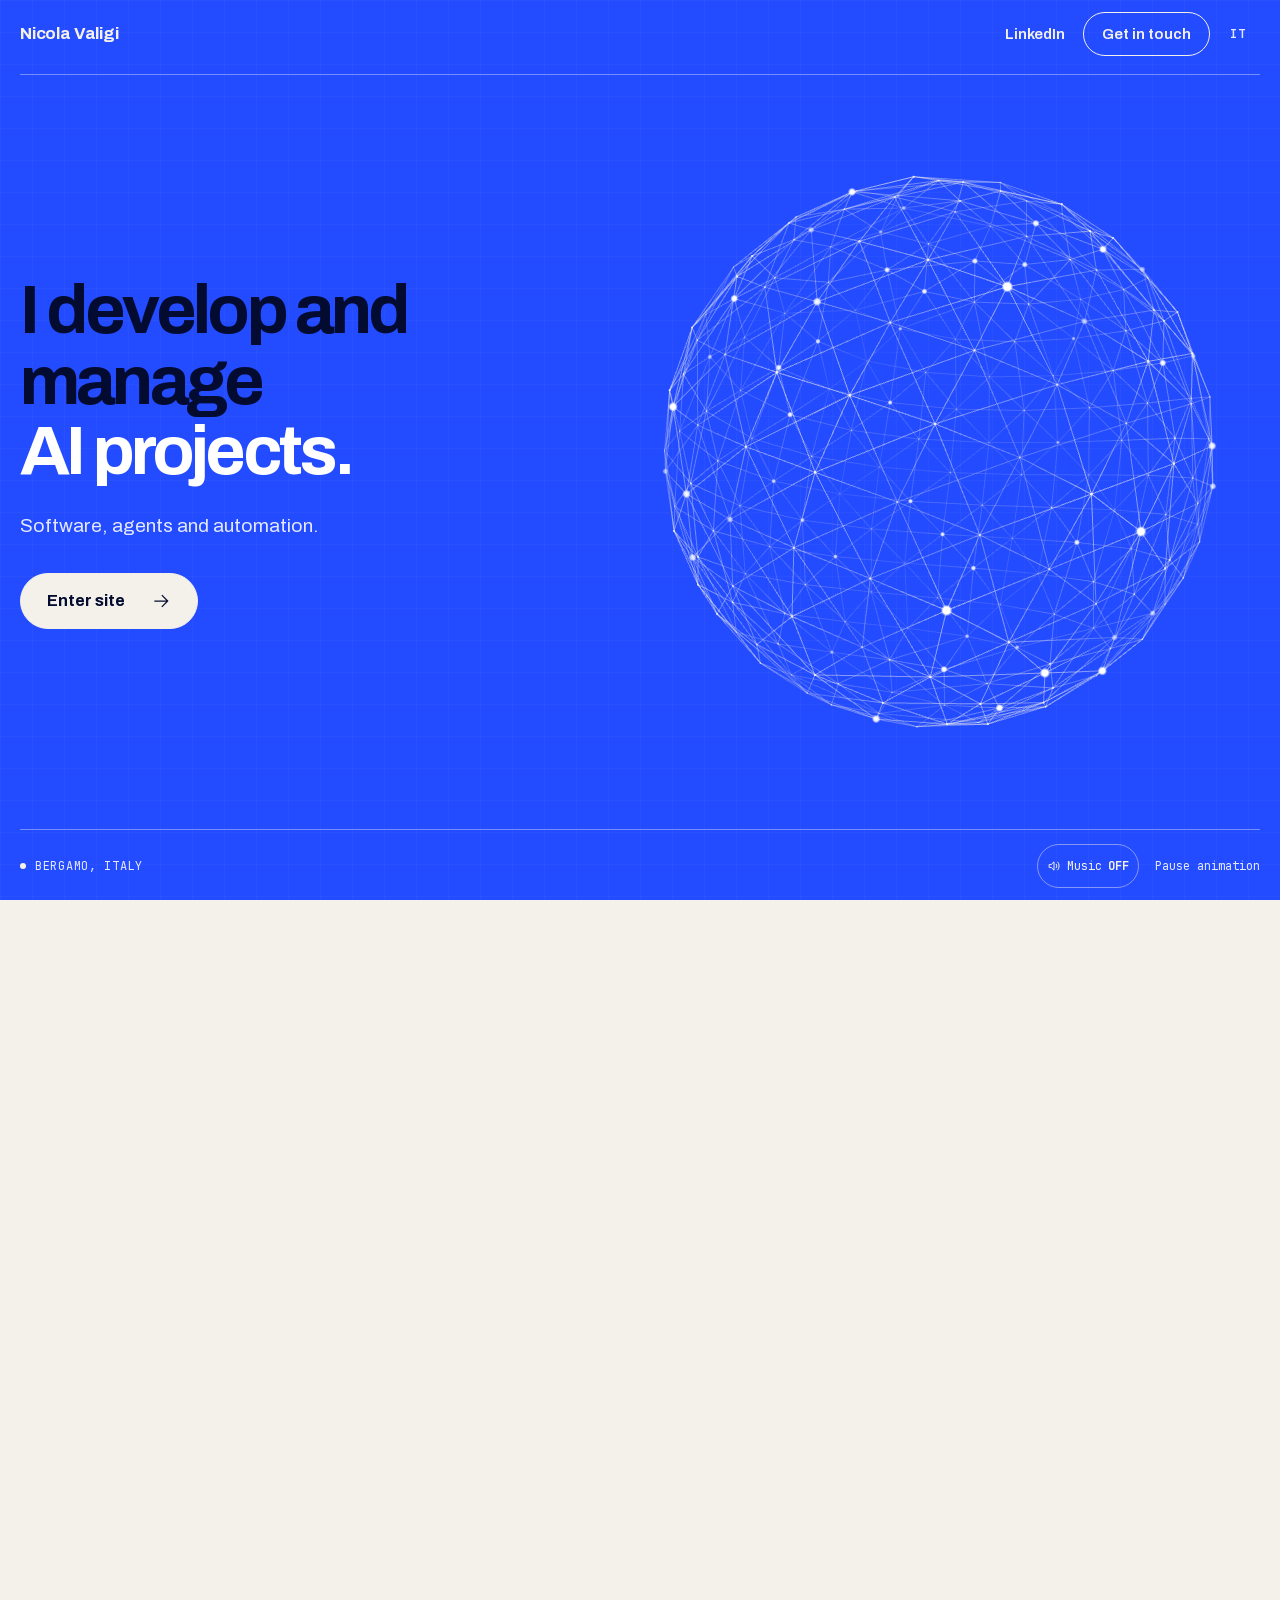
==== commit f7d590de: "Dà priorità a sviluppo e gestione di progetti AI in homepage" ====
--- a/en/index.html
+++ b/en/index.html
@@ -3,7 +3,7 @@
 <head>
 <meta charset="utf-8">
 <meta name="viewport" content="width=device-width, initial-scale=1, viewport-fit=cover">
-<title>Nicola Valigi | AI-assisted development, software and automation</title>
+<title>Nicola Valigi | AI project development and management</title>
 <meta name="theme-color" content="#F4F1EA">
 <link rel="icon" href="../icona.svg" type="image/svg+xml">
 <link rel="preload" href="../fonts/archivo-latin.woff2" as="font" type="font/woff2" crossorigin>
@@ -11,17 +11,17 @@
 <link rel="stylesheet" href="../stile.css">
 <link rel="stylesheet" href="../intro.css">
 <script src="../intro-boot.js"></script>
-<meta name="description" content="I use AI to build software and configure agents and automations for everyday work. Projects and approach by Nicola Valigi, Bergamo.">
+<meta name="description" content="I develop and manage AI projects, from requirements to production. Software, agents and automation that work with your existing tools and data.">
 <meta name="robots" content="index,follow,max-image-preview:large">
 <meta name="author" content="Nicola Valigi">
 <meta name="twitter:card" content="summary_large_image">
-<meta name="twitter:title" content="Nicola Valigi | AI-assisted development, software and automation">
-<meta name="twitter:description" content="I use AI to build software and configure agents and automations for everyday work. Projects and approach by Nicola Valigi, Bergamo.">
+<meta name="twitter:title" content="Nicola Valigi | AI project development and management">
+<meta name="twitter:description" content="I develop and manage AI projects, from requirements to production. Software, agents and automation that work with your existing tools and data.">
 <meta name="twitter:image" content="https://www.nicvaligi.com/og.png">
 <meta name="twitter:image:alt" content="Nicola Valigi">
 <meta property="og:type" content="website">
-<meta property="og:title" content="Nicola Valigi | AI-assisted development, software and automation">
-<meta property="og:description" content="I use AI to build software and configure agents and automations for everyday work. Projects and approach by Nicola Valigi, Bergamo.">
+<meta property="og:title" content="Nicola Valigi | AI project development and management">
+<meta property="og:description" content="I develop and manage AI projects, from requirements to production. Software, agents and automation that work with your existing tools and data.">
 <meta property="og:url" content="https://www.nicvaligi.com/en/">
 <meta property="og:site_name" content="Nicola Valigi">
 <meta property="og:locale" content="en_US">
@@ -55,8 +55,8 @@
       <canvas id="sphere"></canvas>
     </div>
     <div class="intro-copy">
-      <p class="intro-title">I build<br><span>with AI.</span></p>
-      <p class="intro-subtitle">Software, agents and automation for everyday work.</p>
+      <p class="intro-title">I develop and manage<br><span>AI projects.</span></p>
+      <p class="intro-subtitle">Software, agents and automation.</p>
       <a class="intro-enter" href="#contenuto"><span>Enter site</span><svg width="20" height="20" viewBox="0 0 24 24" fill="none" stroke="currentColor" stroke-width="1.5" aria-hidden="true"><path d="M4 12h15M13 5l7 7-7 7"/></svg></a>
     </div>
   </div>
@@ -85,10 +85,10 @@
   <div class="contenitore apertura-griglia">
     <div>
       <p class="coordinate">NICOLA VALIGI · BERGAMO, ITALY</p>
-      <h1><span>Building</span><span class="evid">with AI.</span></h1>
-      <p class="sommario">I use AI to design, write and test software. I configure agents to work with your documents, your data sources and the tools you already use.</p>
+      <h1><span>I develop and manage</span> <span class="evid">AI projects.</span></h1>
+      <p class="sommario">I build software, agents and automation. I take your project from requirements to production and integrate it with the tools and data you already use.</p>
       <div class="azioni">
-        <a class="bottone" href="#contatto">Get in touch <span aria-hidden="true">&rarr;</span></a>
+        <a class="bottone" href="#contatto">Let’s talk about your project <span aria-hidden="true">&rarr;</span></a>
         <a class="collegamento" href="#progetti">Explore the projects</a>
       </div>
     </div>
@@ -102,9 +102,9 @@
     <p class="tav">Sheet 01 · Projects</p>
     <h2>Selected projects</h2>
     <ul class="gambe">
-      <li><a href="#piattaforme"><strong>Software and AI agents</strong><span>Client platforms and agents that consult source material.</span></a></li>
-      <li><a href="#sentinelle"><strong>Automated monitoring</strong><span>Official notices, tenders and registers checked every week.</span></a></li>
-      <li><a href="#geo"><strong>Geospatial projects</strong><span>Maps, spatial analysis and drone surveys.</span></a></li>
+      <li><a href="#piattaforme"><strong>Multi-client software platform</strong><span>One live platform with separate access and features for each client.</span></a></li>
+      <li><a href="#sentinelle"><strong>Expropriation monitoring</strong><span>AI agents review public records and produce a verified list of projects and notices, with sources and dates.</span></a></li>
+      <li><a href="#geo"><strong>Land analysis for solar projects</strong><span>A 3D map that combines land records, grid data and constraints to assess sites.</span></a></li>
     </ul>
 
     <section class="gruppo" id="piattaforme" aria-labelledby="piattaforme-t">
@@ -528,14 +528,6 @@
         <div class="risultato"><h5>The result</h5><p>6,910 receptors surveyed, with 39 still exceeding limits after noise barriers.</p></div>
       </div>
     </article>
-    <article class="caso servizio-drone" id="drone-survey">
-      <div class="caso-testa"><span class="caso-num">05</span><h4>Drone surveys. From flight to deliverables.</h4><span class="caso-settore">Drone Survey · Photogrammetry and thermal imaging</span></div>
-      <p class="servizio-intro">Photogrammetry and thermal imaging for expropriation, infrastructure, public works, construction sites, wildlife and the environment. The aircraft is selected to suit the assignment.</p>
-      <figure class="drone-schema"><img src="../img/drone-survey-schema.svg" alt="Flight plan diagram along a road corridor, with flight strips, GCP ground control points and a CP checkpoint" width="1200" height="520" loading="lazy" decoding="async"><figcaption>Illustrative road corridor survey · synthetic data, not to scale.</figcaption></figure>
-      <ul class="archivi"><li><h5>Expropriation and infrastructure</h5><p>Orthophotos, surveys and project mapping to document land, site features, access routes and remaining portions.</p></li><li><h5>Construction and maintenance</h5><p>Repeated surveys to compare site conditions. Visual and thermal inspections.</p></li><li><h5>Wildlife and environment</h5><p>Wildlife surveys and monitoring with thermal imaging, from a distance. Environmental investigations on the ground.</p></li></ul>
-      <div class="consegne-drone"><h5>Agreed deliverables</h5><p>Drawings, models and technical sheets. Delivery formats can include GeoTIFF, LAS/LAZ, DXF, GeoPackage and PDF.</p><p class="abilitazioni"><strong>Pilot qualifications:</strong> Open A1/A3 · Open A2 · Specific STS-01 · Specific STS-02.</p></div>
-      <div class="azioni"><a class="bottone" href="/en/drone-surveys.html">Explore the drone survey service &rarr;</a><a class="collegamento" href="../img/drone-survey-brochure.png" target="_blank" rel="noopener">Open the Drone Survey brochure (Italian) &nearr;</a></div>
-    </article>
     </section>
 
     <div class="altri">
@@ -548,6 +540,10 @@
         <li><strong>Retail expansion</strong><span>Comparing locations for new stores. Demo with simulated data.</span><span class="dato">Demo</span></li>
       </ul>
     </div>
+    <aside class="altri" id="drone-survey" aria-labelledby="drone-survey-t">
+      <h3 id="drone-survey-t">Additional service</h3>
+      <p>Photogrammetry and thermal imaging for projects that need field data. <a class="collegamento" href="/en/drone-surveys.html">Drone surveys <span aria-hidden="true">&rarr;</span></a></p>
+    </aside>
   </div>
 </section>
 
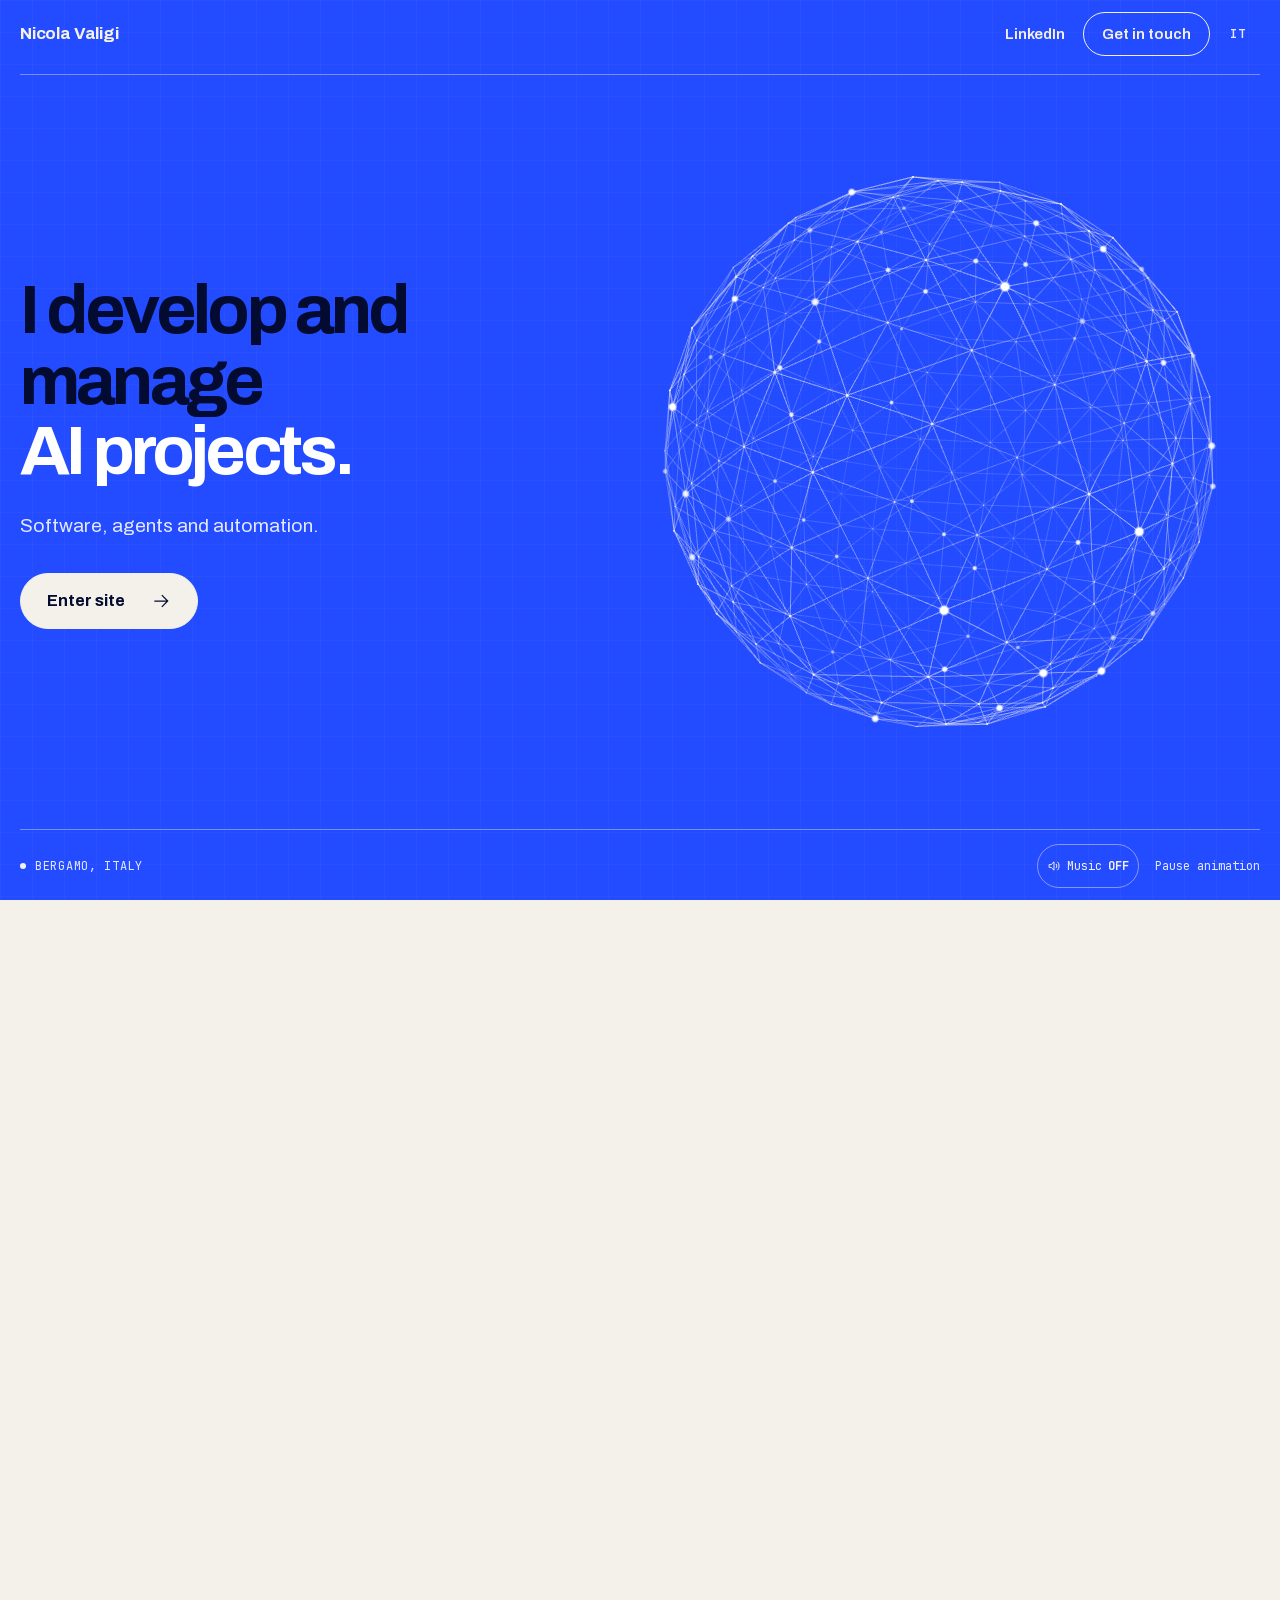
==== commit 8b73a8a5: "Aggiunge il download del curriculum alle homepage" ====
--- a/en/index.html
+++ b/en/index.html
@@ -597,6 +597,7 @@
       <a class="bottone" href="mailto:n.valigi@gmail.com?subject=Software%20and%20automation%20with%20AI">Email me <span aria-hidden="true">&rarr;</span></a>
       <button class="bottone chiaro" type="button" data-copia="n.valigi@gmail.com" hidden>Copy email</button>
       <a class="bottone chiaro" href="https://www.linkedin.com/in/nicola-valigi-288418447/" target="_blank" rel="noopener noreferrer">LinkedIn</a>
+      <a class="bottone chiaro" href="/nicola-valigi-cv.pdf" download="Nicola-Valigi-CV.pdf">Download CV (PDF, Italian)</a>
     </div>
   </div>
 </section>
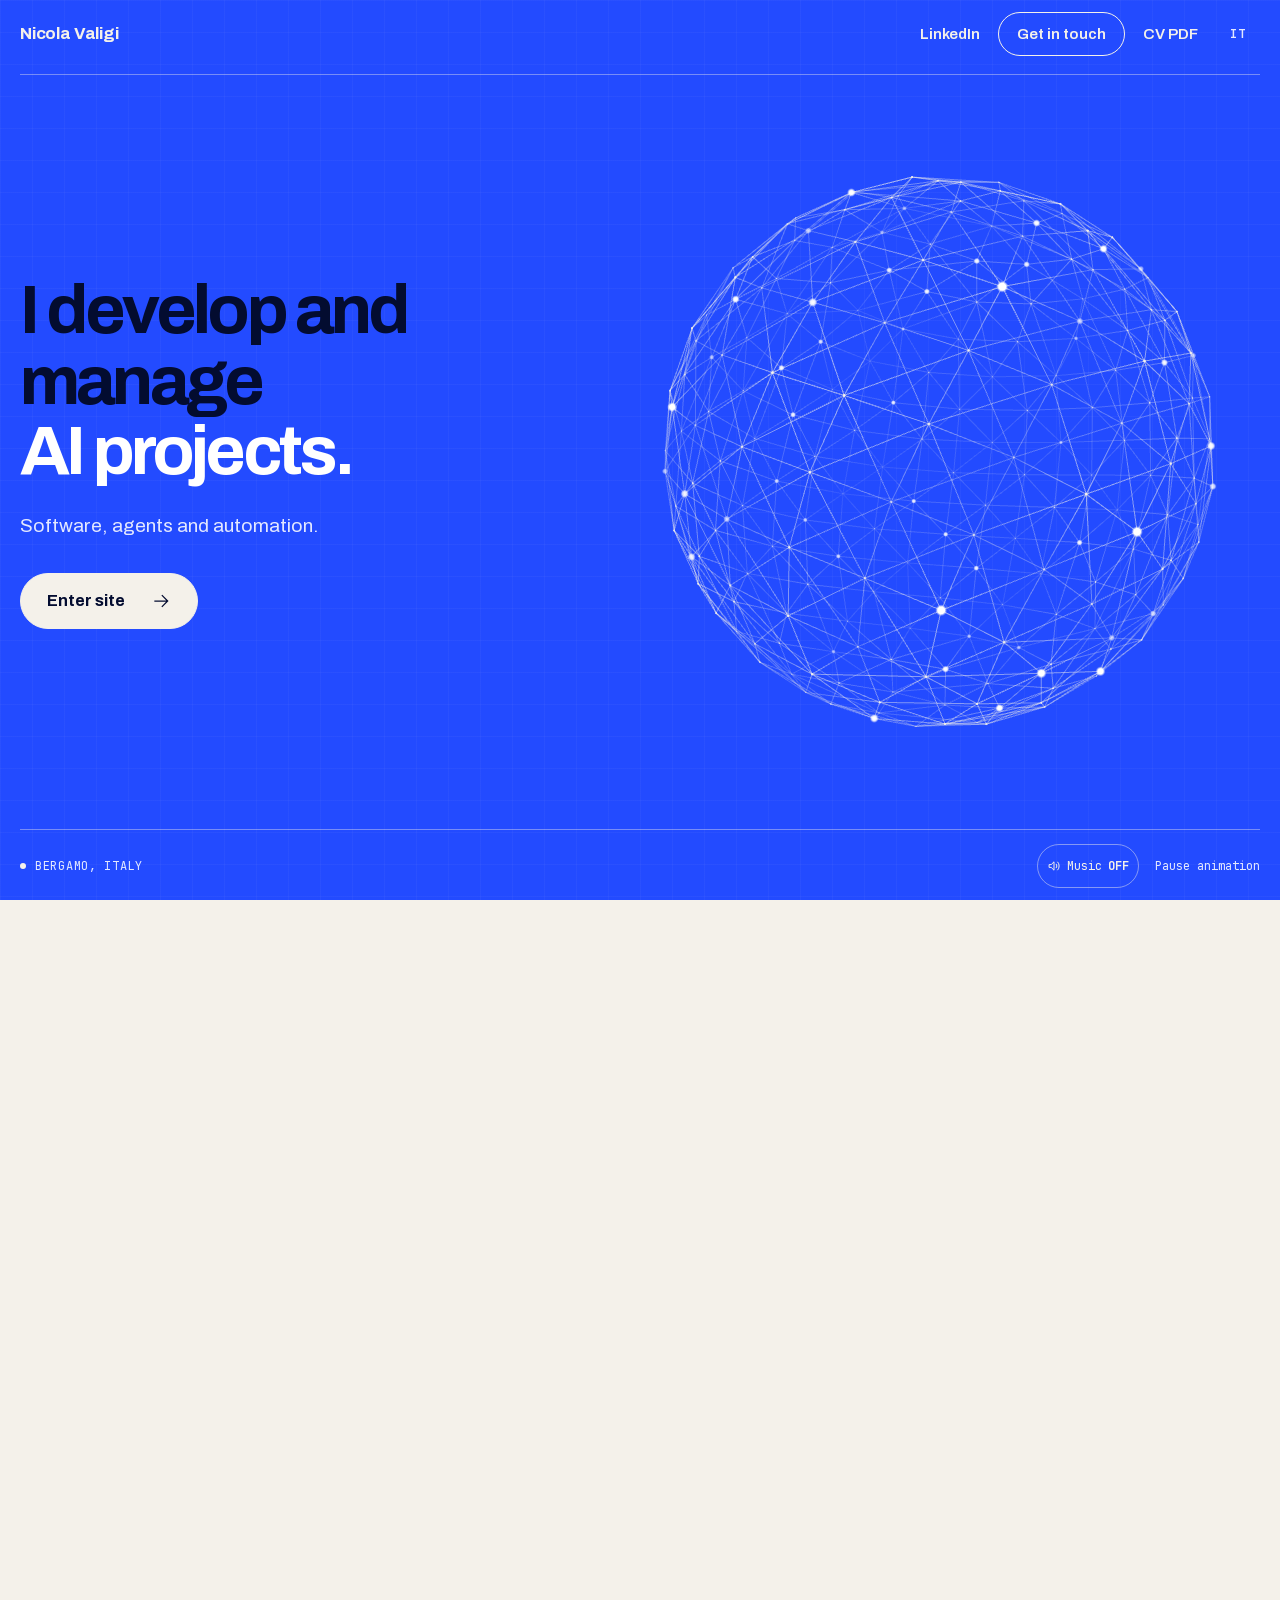
==== commit 40dd7852: "Aggiunge il download del CV alle intestazioni" ====
--- a/en/index.html
+++ b/en/index.html
@@ -43,6 +43,7 @@
     <nav class="intro-nav" aria-label="Quick links">
       <a href="https://www.linkedin.com/in/nicola-valigi-288418447/" target="_blank" rel="noopener noreferrer">LinkedIn</a>
       <a class="intro-contact" href="#contatto">Get in touch</a>
+      <a href="/nicola-valigi-cv.pdf" download="Nicola-Valigi-CV.pdf" aria-label="Download CV as a PDF in Italian">CV PDF</a>
       <a class="intro-language" href="/" lang="it" hreflang="it" aria-label="Italiano">IT</a>
     </nav>
   </header>
@@ -75,6 +76,7 @@
   <nav class="menu" aria-label="Main menu">
     <a href="https://www.linkedin.com/in/nicola-valigi-288418447/" target="_blank" rel="noopener noreferrer">LinkedIn</a>
     <a class="contatto" href="#contatto">Get in touch</a>
+    <a href="/nicola-valigi-cv.pdf" download="Nicola-Valigi-CV.pdf" aria-label="Download CV as a PDF in Italian">CV PDF</a>
     <a class="lingua" href="/" hreflang="it" lang="it" aria-label="Italiano">IT</a>
   </nav>
 </header>
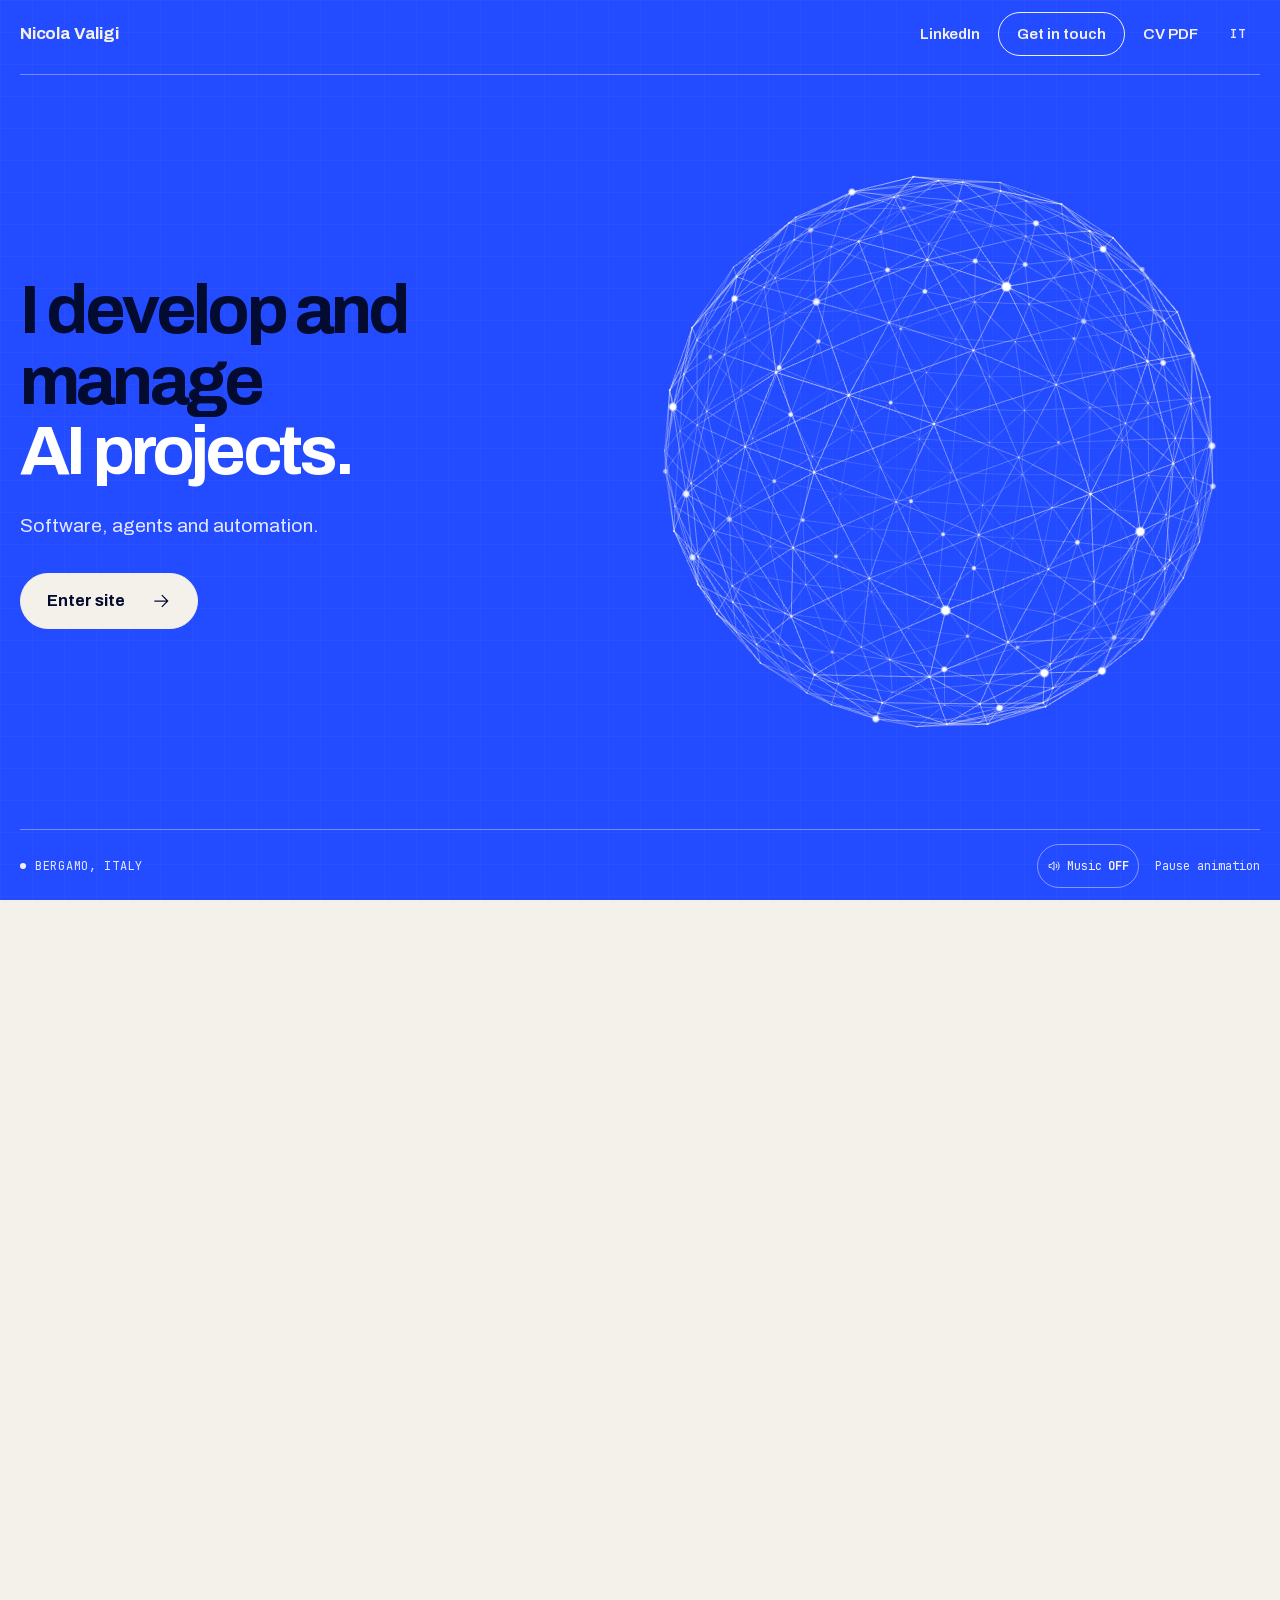
==== commit 7070f680: "Aggiunge la condivisione del sito nei contatti" ====
--- a/en/index.html
+++ b/en/index.html
@@ -597,10 +597,11 @@
     <a class="indirizzo" href="mailto:n.valigi@gmail.com?subject=Software%20and%20automation%20with%20AI">n.valigi@gmail.com</a>
     <div class="azioni">
       <a class="bottone" href="mailto:n.valigi@gmail.com?subject=Software%20and%20automation%20with%20AI">Email me <span aria-hidden="true">&rarr;</span></a>
-      <button class="bottone chiaro" type="button" data-copia="n.valigi@gmail.com" hidden>Copy email</button>
+      <button class="bottone chiaro" type="button" data-condividi hidden><svg width="20" height="20" viewBox="0 0 24 24" fill="none" stroke="currentColor" stroke-width="1.75" stroke-linecap="round" stroke-linejoin="round" aria-hidden="true" focusable="false"><circle cx="18" cy="5" r="3"/><circle cx="6" cy="12" r="3"/><circle cx="18" cy="19" r="3"/><path d="m8.6 10.5 6.8-4m-6.8 7 6.8 4"/></svg><span>Share this site</span></button>
       <a class="bottone chiaro" href="https://www.linkedin.com/in/nicola-valigi-288418447/" target="_blank" rel="noopener noreferrer">LinkedIn</a>
       <a class="bottone chiaro" href="/nicola-valigi-cv.pdf" download="Nicola-Valigi-CV.pdf">Download CV (PDF, Italian)</a>
     </div>
+    <div class="esito-condivisione" role="status" data-esito-condivisione></div>
   </div>
 </section>
 
--- a/stile.css
+++ b/stile.css
@@ -248,6 +248,8 @@
   color: #a8baff; text-decoration: none;
 }
 .contatto-blocco .azioni { margin-top: 34px; }
+[data-condividi][hidden] { display: none; }
+.esito-condivisione:not(:empty) { margin-top: 12px; overflow-wrap: anywhere; }
 .contatto-blocco .bottone { background: var(--blu); color: #fff; border-color: var(--blu); }
 .contatto-blocco .bottone:hover { background: #1938C7; }
 .contatto-blocco .bottone.chiaro:hover { background: var(--carta); color: var(--ink); }
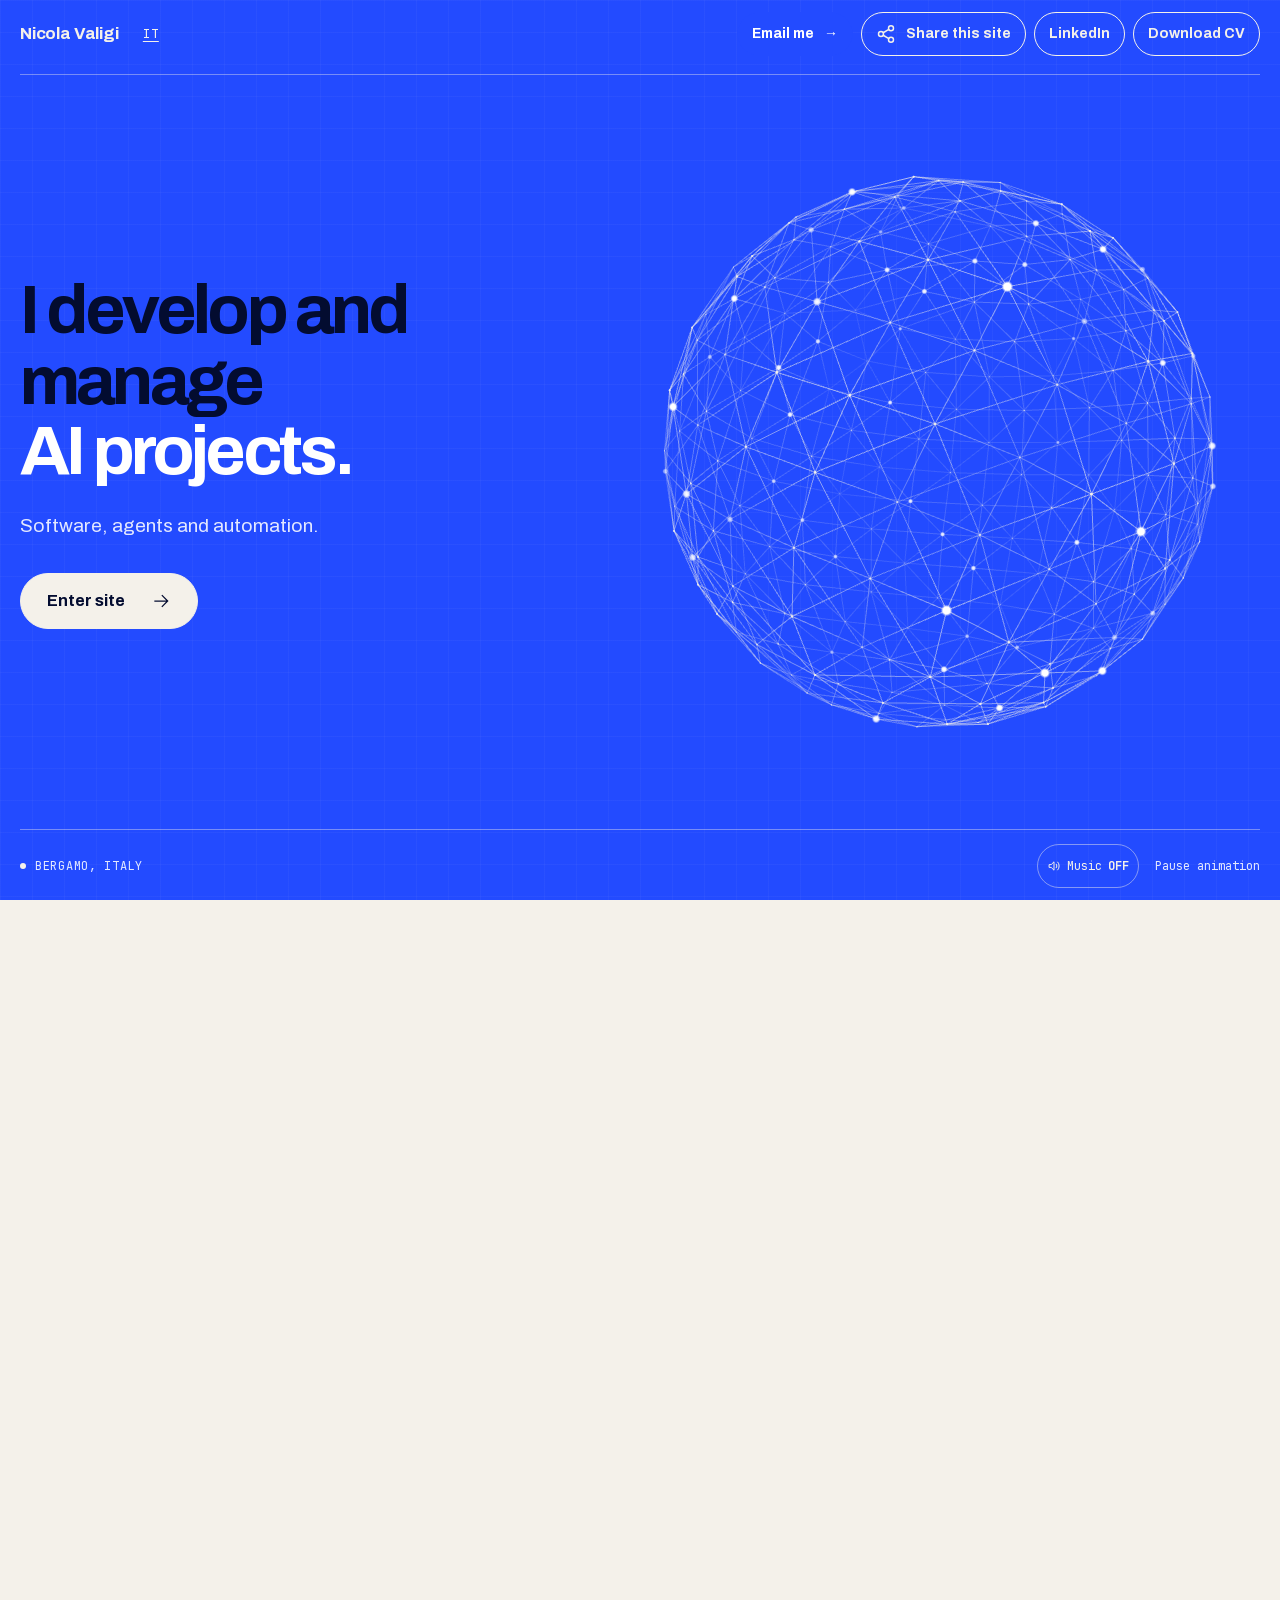
==== commit d71ea3b6: "Porta le azioni di contatto nelle intestazioni della home" ====
--- a/en/index.html
+++ b/en/index.html
@@ -38,15 +38,16 @@
 </head>
 <body>
 <section class="intro-stage" id="intro" aria-label="Welcome">
-  <header class="intro-header">
-    <p class="intro-name">Nicola Valigi</p>
-    <nav class="intro-nav" aria-label="Quick links">
-      <a href="https://www.linkedin.com/in/nicola-valigi-288418447/" target="_blank" rel="noopener noreferrer">LinkedIn</a>
-      <a class="intro-contact" href="#contatto">Get in touch</a>
-      <a href="/nicola-valigi-cv.pdf" download="Nicola-Valigi-CV.pdf" aria-label="Download CV as a PDF in Italian">CV PDF</a>
-      <a class="intro-language" href="/" lang="it" hreflang="it" aria-label="Italiano">IT</a>
-    </nav>
-  </header>
+  <header class="intro-header testata-azioni">
+  <div class="identita-testata"><p class="intro-name">Nicola Valigi</p><a class="lingua-testata" href="/" lang="it" hreflang="it" aria-label="Italiano">IT</a></div>
+  <nav class="barra-testata" aria-label="Contact and sharing" data-gruppo-condivisione>
+    <a class="bottone intro-contact" href="mailto:n.valigi@gmail.com">Email me <span aria-hidden="true">&rarr;</span></a>
+    <button class="bottone chiaro" type="button" data-condividi hidden><svg width="20" height="20" viewBox="0 0 24 24" fill="none" stroke="currentColor" stroke-width="1.75" stroke-linecap="round" stroke-linejoin="round" aria-hidden="true" focusable="false"><circle cx="18" cy="5" r="3"/><circle cx="6" cy="12" r="3"/><circle cx="18" cy="19" r="3"/><path d="m8.6 10.5 6.8-4m-6.8 7 6.8 4"/></svg><span>Share this site</span></button>
+    <a class="bottone chiaro" href="https://www.linkedin.com/in/nicola-valigi-288418447/" target="_blank" rel="noopener noreferrer">LinkedIn</a>
+    <a class="bottone chiaro" href="/nicola-valigi-cv.pdf" download="Nicola-Valigi-CV.pdf" aria-label="Download CV as a PDF in Italian">Download CV</a>
+    <div class="esito-condivisione" role="status" data-esito-condivisione></div>
+  </nav>
+</header>
   <div class="intro-composition">
     <div class="intro-orbit" aria-hidden="true">
       <svg class="intro-fallback" viewBox="0 0 400 400" fill="none" stroke="currentColor" stroke-width=".65">
@@ -71,13 +72,14 @@
 <a class="salta" href="#contenuto">Skip to content</a>
 
 
-<header class="contenitore testata">
-  <a class="marchio" href="/en/">Nicola Valigi</a>
-  <nav class="menu" aria-label="Main menu">
-    <a href="https://www.linkedin.com/in/nicola-valigi-288418447/" target="_blank" rel="noopener noreferrer">LinkedIn</a>
-    <a class="contatto" href="#contatto">Get in touch</a>
-    <a href="/nicola-valigi-cv.pdf" download="Nicola-Valigi-CV.pdf" aria-label="Download CV as a PDF in Italian">CV PDF</a>
-    <a class="lingua" href="/" hreflang="it" lang="it" aria-label="Italiano">IT</a>
+<header class="contenitore testata testata-azioni">
+  <div class="identita-testata"><a class="marchio" href="/en/">Nicola Valigi</a><a class="lingua-testata" href="/" hreflang="it" lang="it" aria-label="Italiano">IT</a></div>
+  <nav class="barra-testata" aria-label="Contact and sharing" data-gruppo-condivisione>
+    <a class="bottone" href="mailto:n.valigi@gmail.com">Email me <span aria-hidden="true">&rarr;</span></a>
+    <button class="bottone chiaro" type="button" data-condividi hidden><svg width="20" height="20" viewBox="0 0 24 24" fill="none" stroke="currentColor" stroke-width="1.75" stroke-linecap="round" stroke-linejoin="round" aria-hidden="true" focusable="false"><circle cx="18" cy="5" r="3"/><circle cx="6" cy="12" r="3"/><circle cx="18" cy="19" r="3"/><path d="m8.6 10.5 6.8-4m-6.8 7 6.8 4"/></svg><span>Share this site</span></button>
+    <a class="bottone chiaro" href="https://www.linkedin.com/in/nicola-valigi-288418447/" target="_blank" rel="noopener noreferrer">LinkedIn</a>
+    <a class="bottone chiaro" href="/nicola-valigi-cv.pdf" download="Nicola-Valigi-CV.pdf" aria-label="Download CV as a PDF in Italian">Download CV</a>
+    <div class="esito-condivisione" role="status" data-esito-condivisione></div>
   </nav>
 </header>
 
@@ -590,7 +592,7 @@
 </section>
 
 <section class="sezione contatto-blocco" id="contatto">
-  <div class="contenitore">
+  <div class="contenitore" data-gruppo-condivisione>
     <p class="tav">Sheet 04 · Contact</p>
     <h2>Tell me about the problem.</h2>
     <p class="intro">Tell me what tool you’d like to build or which part of your work you’d like to automate.</p>
--- a/stile.css
+++ b/stile.css
@@ -460,3 +460,32 @@
   .testata { flex-wrap: wrap; }
   .menu { width: 100%; justify-content: space-between; margin-left: 0; }
 }
+
+/* Azioni di contatto e condivisione nelle intestazioni della home */
+.testata-azioni { flex-wrap: wrap; }
+.identita-testata { display: flex; align-items: center; gap: 10px; }
+.lingua-testata {
+  display: inline-flex; align-items: center; justify-content: center;
+  min-width: 44px; min-height: 44px; font-family: var(--mono); font-size: .8rem;
+}
+.barra-testata {
+  display: grid; grid-template-columns: repeat(4, auto); align-items: stretch; gap: 8px;
+  min-width: 0;
+}
+.barra-testata .bottone { min-height: 44px; padding: 6px 14px; font-size: .875rem; text-align: center; }
+.barra-testata svg { flex: 0 0 auto; }
+.barra-testata .esito-condivisione { grid-column: 1 / -1; }
+.barra-testata .esito-condivisione:empty { position: absolute; }
+.barra-testata .esito-condivisione:not(:empty) { margin-top: 0; font-size: .875rem; }
+.intro-header .barra-testata .bottone.chiaro {
+  background: transparent; color: var(--carta); border-color: var(--carta);
+}
+.intro-header .barra-testata .bottone.chiaro:hover {
+  background: var(--carta); color: var(--ink);
+}
+@media (max-width: 760px) {
+  .testata-azioni { display: grid; grid-template-columns: minmax(0, 1fr); gap: 8px; }
+  .identita-testata { justify-content: space-between; }
+  .barra-testata { grid-template-columns: repeat(2, minmax(0, 1fr)); }
+  .barra-testata .bottone { padding-inline: 6px; gap: 5px; }
+}
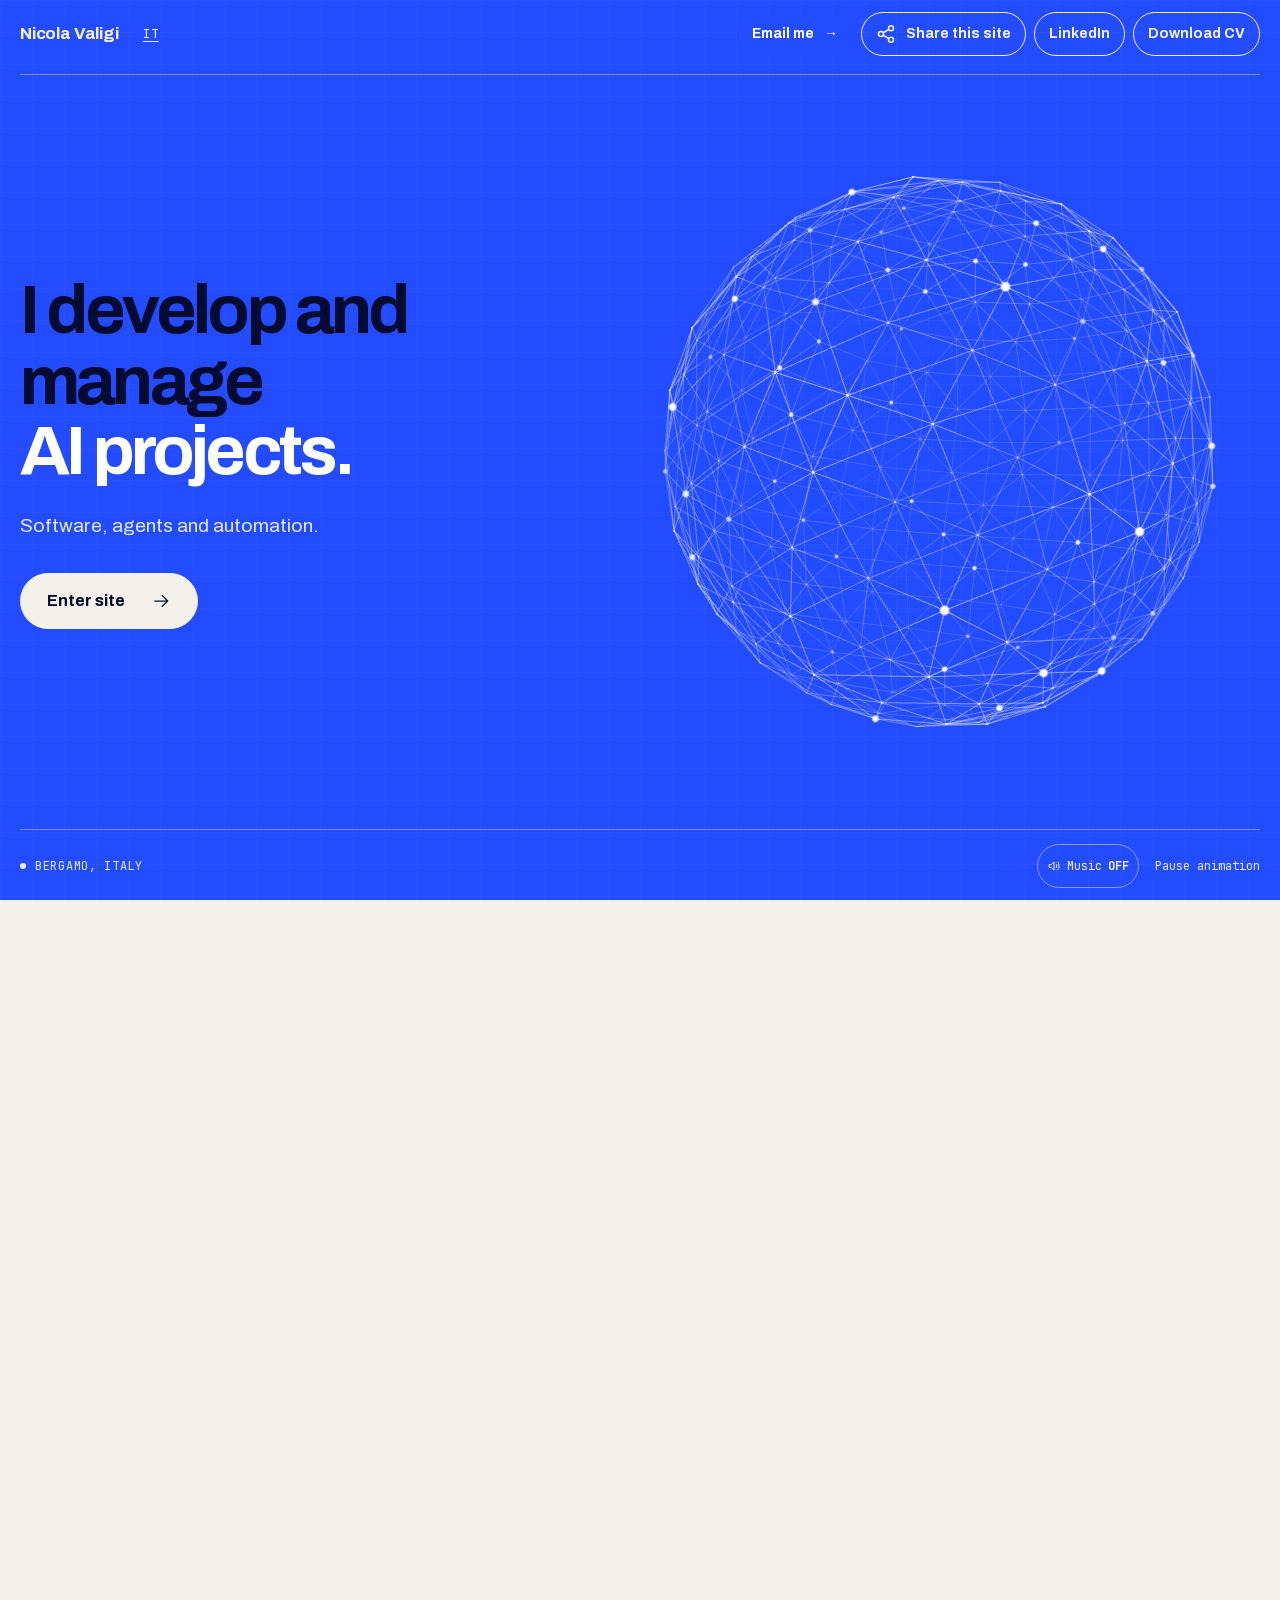
==== commit 2218a1df: "Migliora la leggibilità delle azioni su mobile" ====
--- a/en/index.html
+++ b/en/index.html
@@ -42,9 +42,9 @@
   <div class="identita-testata"><p class="intro-name">Nicola Valigi</p><a class="lingua-testata" href="/" lang="it" hreflang="it" aria-label="Italiano">IT</a></div>
   <nav class="barra-testata" aria-label="Contact and sharing" data-gruppo-condivisione>
     <a class="bottone intro-contact" href="mailto:n.valigi@gmail.com">Email me <span aria-hidden="true">&rarr;</span></a>
-    <button class="bottone chiaro" type="button" data-condividi hidden><svg width="20" height="20" viewBox="0 0 24 24" fill="none" stroke="currentColor" stroke-width="1.75" stroke-linecap="round" stroke-linejoin="round" aria-hidden="true" focusable="false"><circle cx="18" cy="5" r="3"/><circle cx="6" cy="12" r="3"/><circle cx="18" cy="19" r="3"/><path d="m8.6 10.5 6.8-4m-6.8 7 6.8 4"/></svg><span>Share this site</span></button>
+    <button class="bottone chiaro" type="button" data-condividi hidden><svg width="20" height="20" viewBox="0 0 24 24" fill="none" stroke="currentColor" stroke-width="1.75" stroke-linecap="round" stroke-linejoin="round" aria-hidden="true" focusable="false"><circle cx="18" cy="5" r="3"/><circle cx="6" cy="12" r="3"/><circle cx="18" cy="19" r="3"/><path d="m8.6 10.5 6.8-4m-6.8 7 6.8 4"/></svg><span class="etichetta-estesa">Share this site</span><span class="etichetta-breve">Share</span></button>
     <a class="bottone chiaro" href="https://www.linkedin.com/in/nicola-valigi-288418447/" target="_blank" rel="noopener noreferrer">LinkedIn</a>
-    <a class="bottone chiaro" href="/nicola-valigi-cv.pdf" download="Nicola-Valigi-CV.pdf" aria-label="Download CV as a PDF in Italian">Download CV</a>
+    <a class="bottone chiaro" href="/nicola-valigi-cv.pdf" download="Nicola-Valigi-CV.pdf" aria-label="Download CV as a PDF in Italian"><span class="etichetta-estesa">Download CV</span><span class="etichetta-breve">CV PDF</span></a>
     <div class="esito-condivisione" role="status" data-esito-condivisione></div>
   </nav>
 </header>
@@ -76,9 +76,9 @@
   <div class="identita-testata"><a class="marchio" href="/en/">Nicola Valigi</a><a class="lingua-testata" href="/" hreflang="it" lang="it" aria-label="Italiano">IT</a></div>
   <nav class="barra-testata" aria-label="Contact and sharing" data-gruppo-condivisione>
     <a class="bottone" href="mailto:n.valigi@gmail.com">Email me <span aria-hidden="true">&rarr;</span></a>
-    <button class="bottone chiaro" type="button" data-condividi hidden><svg width="20" height="20" viewBox="0 0 24 24" fill="none" stroke="currentColor" stroke-width="1.75" stroke-linecap="round" stroke-linejoin="round" aria-hidden="true" focusable="false"><circle cx="18" cy="5" r="3"/><circle cx="6" cy="12" r="3"/><circle cx="18" cy="19" r="3"/><path d="m8.6 10.5 6.8-4m-6.8 7 6.8 4"/></svg><span>Share this site</span></button>
+    <button class="bottone chiaro" type="button" data-condividi hidden><svg width="20" height="20" viewBox="0 0 24 24" fill="none" stroke="currentColor" stroke-width="1.75" stroke-linecap="round" stroke-linejoin="round" aria-hidden="true" focusable="false"><circle cx="18" cy="5" r="3"/><circle cx="6" cy="12" r="3"/><circle cx="18" cy="19" r="3"/><path d="m8.6 10.5 6.8-4m-6.8 7 6.8 4"/></svg><span class="etichetta-estesa">Share this site</span><span class="etichetta-breve">Share</span></button>
     <a class="bottone chiaro" href="https://www.linkedin.com/in/nicola-valigi-288418447/" target="_blank" rel="noopener noreferrer">LinkedIn</a>
-    <a class="bottone chiaro" href="/nicola-valigi-cv.pdf" download="Nicola-Valigi-CV.pdf" aria-label="Download CV as a PDF in Italian">Download CV</a>
+    <a class="bottone chiaro" href="/nicola-valigi-cv.pdf" download="Nicola-Valigi-CV.pdf" aria-label="Download CV as a PDF in Italian"><span class="etichetta-estesa">Download CV</span><span class="etichetta-breve">CV PDF</span></a>
     <div class="esito-condivisione" role="status" data-esito-condivisione></div>
   </nav>
 </header>
--- a/stile.css
+++ b/stile.css
@@ -483,9 +483,15 @@
 .intro-header .barra-testata .bottone.chiaro:hover {
   background: var(--carta); color: var(--ink);
 }
+.barra-testata .etichetta-breve { display: none; }
 @media (max-width: 760px) {
-  .testata-azioni { display: grid; grid-template-columns: minmax(0, 1fr); gap: 8px; }
+  .testata-azioni { display: grid; grid-template-columns: minmax(0, 1fr); gap: 10px; }
   .identita-testata { justify-content: space-between; }
   .barra-testata { grid-template-columns: repeat(2, minmax(0, 1fr)); }
-  .barra-testata .bottone { padding-inline: 6px; gap: 5px; }
-}
+  .barra-testata .bottone {
+    min-height: 48px; padding: 6px 8px; gap: 6px;
+    font-size: 1rem; line-height: 1.2;
+  }
+  .barra-testata .etichetta-estesa { display: none; }
+  .barra-testata .etichetta-breve { display: inline; }
+}
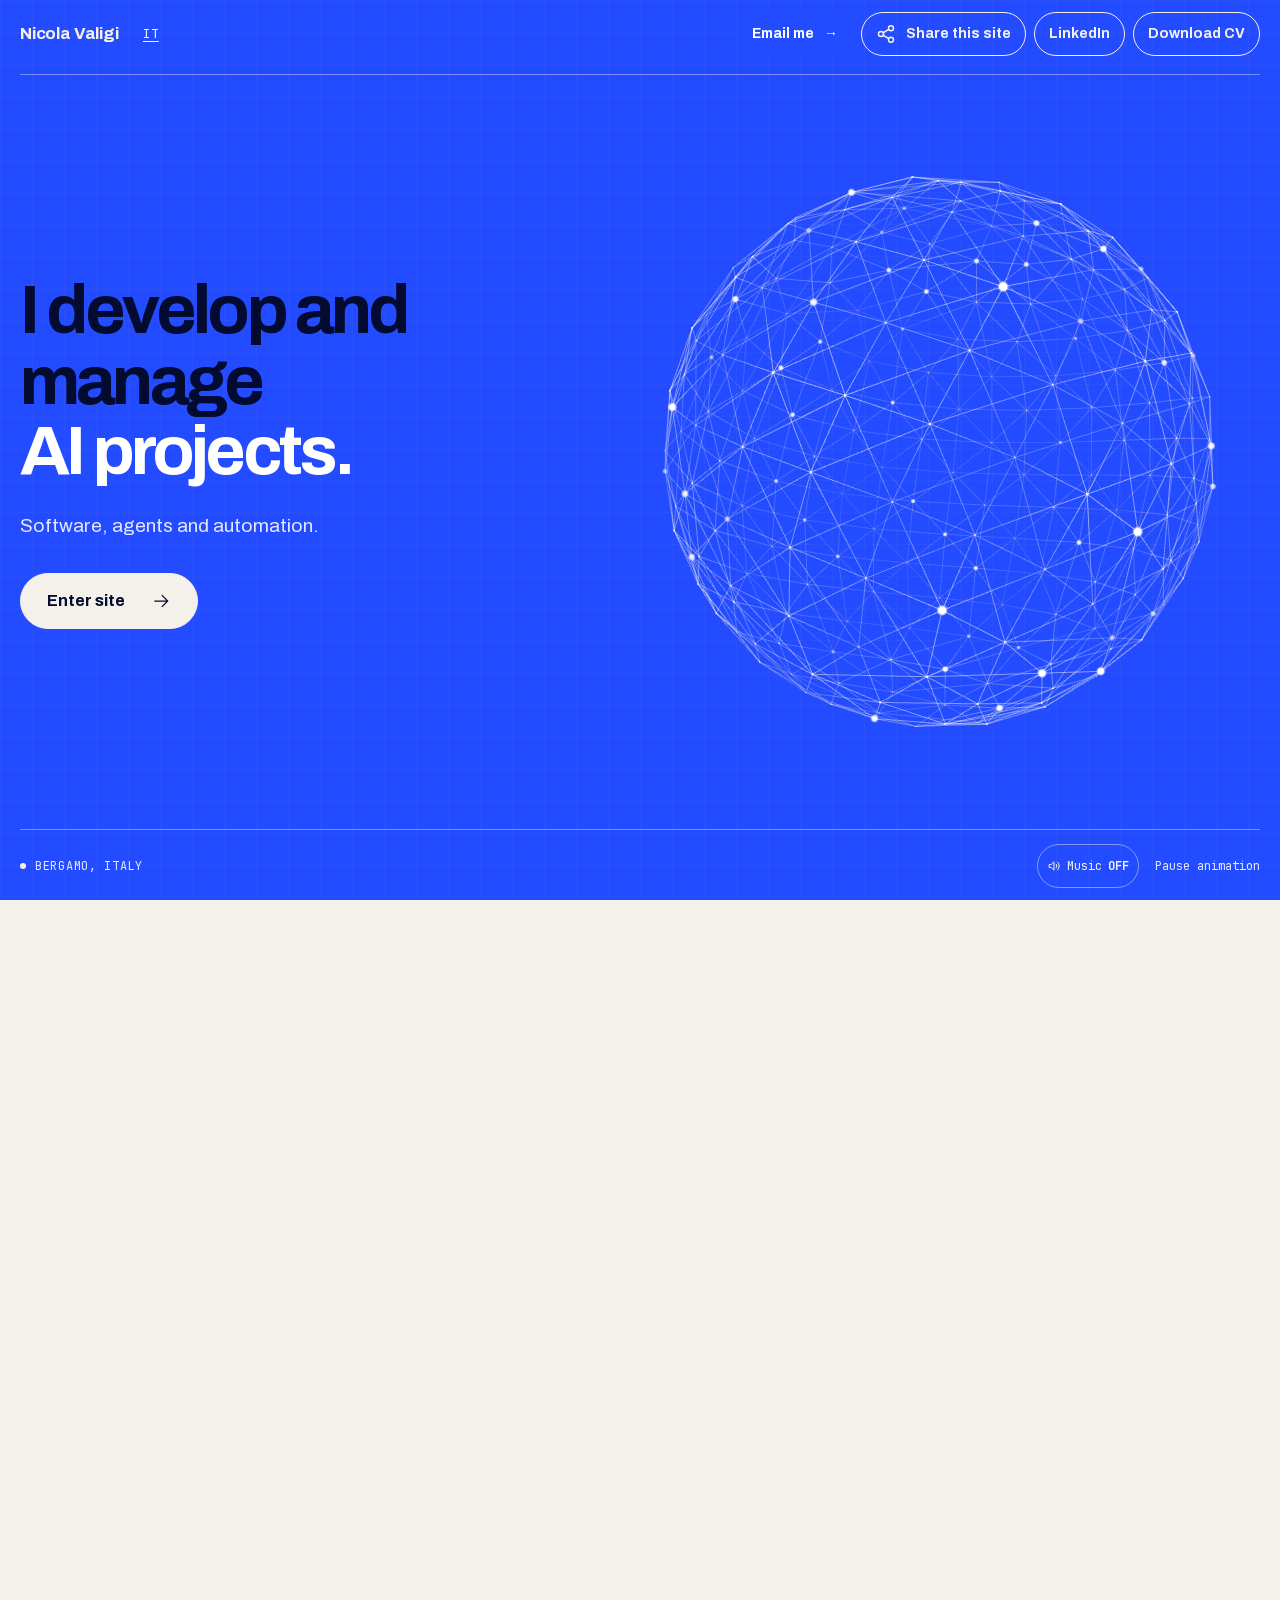
==== commit 5f98b56a: "Aggiorna il ritratto nella home e nel curriculum" ====
--- a/en/index.html
+++ b/en/index.html
@@ -34,7 +34,7 @@
 <link rel="alternate" hreflang="it" href="https://www.nicvaligi.com/">
 <link rel="alternate" hreflang="en" href="https://www.nicvaligi.com/en/">
 <link rel="alternate" hreflang="x-default" href="https://www.nicvaligi.com/">
-<script type="application/ld+json">{"@context":"https://schema.org","@graph":[{"@type":"Person","@id":"https://www.nicvaligi.com/#nicola","name":"Nicola Valigi","url":"https://www.nicvaligi.com/","image":"https://www.nicvaligi.com/img/nicola-valigi-al-lavoro.jpeg","email":"n.valigi@gmail.com","homeLocation":{"@type":"Place","name":"Bergamo, Italia"},"knowsLanguage":["it","en"],"sameAs":["https://www.linkedin.com/in/nicola-valigi-288418447/","https://github.com/nicolavaligi"],"knowsAbout":["Sviluppo software con AI","Agenti AI","Automazione dei flussi di lavoro","GIS","Fotogrammetria","Infrastrutture"]},{"@type":"WebSite","@id":"https://www.nicvaligi.com/#sito","url":"https://www.nicvaligi.com/","name":"Nicola Valigi","inLanguage":["it","en"],"publisher":{"@id":"https://www.nicvaligi.com/#nicola"}},{"@type":"Service","@id":"https://www.nicvaligi.com/en/#servizio-sentinelle","name":"Public source monitoring","url":"https://www.nicvaligi.com/en/#sentinelle","provider":{"@id":"https://www.nicvaligi.com/#nicola"}},{"@type":"Service","@id":"https://www.nicvaligi.com/en/#servizio-geo","name":"Geo-intelligence and land sourcing","url":"https://www.nicvaligi.com/en/#geo","provider":{"@id":"https://www.nicvaligi.com/#nicola"}},{"@type":"Service","@id":"https://www.nicvaligi.com/en/#servizio-agenti","name":"Platforms and AI agents","url":"https://www.nicvaligi.com/en/#piattaforme","provider":{"@id":"https://www.nicvaligi.com/#nicola"}},{"@type":"Service","@id":"https://www.nicvaligi.com/rilievi-drone.html#servizio","name":"Drone surveys and photogrammetry","url":"https://www.nicvaligi.com/en/drone-surveys.html","provider":{"@id":"https://www.nicvaligi.com/#nicola"}},{"@type":"ItemList","@id":"https://www.nicvaligi.com/en/#servizi","name":"Services","numberOfItems":4,"itemListElement":[{"@type":"ListItem","position":1,"item":{"@id":"https://www.nicvaligi.com/en/#servizio-agenti"}},{"@type":"ListItem","position":2,"item":{"@id":"https://www.nicvaligi.com/en/#servizio-sentinelle"}},{"@type":"ListItem","position":3,"item":{"@id":"https://www.nicvaligi.com/en/#servizio-geo"}},{"@type":"ListItem","position":4,"item":{"@id":"https://www.nicvaligi.com/rilievi-drone.html#servizio"}}]},{"@type":"WebPage","@id":"https://www.nicvaligi.com/en/#pagina","url":"https://www.nicvaligi.com/en/","name":"Nicola Valigi | AI-assisted development, software and automation","description":"I use AI to build software and configure agents and automations for everyday work. Projects and approach by Nicola Valigi, Bergamo.","inLanguage":"en","isPartOf":{"@id":"https://www.nicvaligi.com/#sito"},"about":{"@id":"https://www.nicvaligi.com/#nicola"},"mainEntity":{"@id":"https://www.nicvaligi.com/en/#servizi"}}]}</script>
+<script type="application/ld+json">{"@context":"https://schema.org","@graph":[{"@type":"Person","@id":"https://www.nicvaligi.com/#nicola","name":"Nicola Valigi","url":"https://www.nicvaligi.com/","image":"https://www.nicvaligi.com/img/nicola-valigi-ritratto.jpg","email":"n.valigi@gmail.com","homeLocation":{"@type":"Place","name":"Bergamo, Italia"},"knowsLanguage":["it","en"],"sameAs":["https://www.linkedin.com/in/nicola-valigi-288418447/","https://github.com/nicolavaligi"],"knowsAbout":["Sviluppo software con AI","Agenti AI","Automazione dei flussi di lavoro","GIS","Fotogrammetria","Infrastrutture"]},{"@type":"WebSite","@id":"https://www.nicvaligi.com/#sito","url":"https://www.nicvaligi.com/","name":"Nicola Valigi","inLanguage":["it","en"],"publisher":{"@id":"https://www.nicvaligi.com/#nicola"}},{"@type":"Service","@id":"https://www.nicvaligi.com/en/#servizio-sentinelle","name":"Public source monitoring","url":"https://www.nicvaligi.com/en/#sentinelle","provider":{"@id":"https://www.nicvaligi.com/#nicola"}},{"@type":"Service","@id":"https://www.nicvaligi.com/en/#servizio-geo","name":"Geo-intelligence and land sourcing","url":"https://www.nicvaligi.com/en/#geo","provider":{"@id":"https://www.nicvaligi.com/#nicola"}},{"@type":"Service","@id":"https://www.nicvaligi.com/en/#servizio-agenti","name":"Platforms and AI agents","url":"https://www.nicvaligi.com/en/#piattaforme","provider":{"@id":"https://www.nicvaligi.com/#nicola"}},{"@type":"Service","@id":"https://www.nicvaligi.com/rilievi-drone.html#servizio","name":"Drone surveys and photogrammetry","url":"https://www.nicvaligi.com/en/drone-surveys.html","provider":{"@id":"https://www.nicvaligi.com/#nicola"}},{"@type":"ItemList","@id":"https://www.nicvaligi.com/en/#servizi","name":"Services","numberOfItems":4,"itemListElement":[{"@type":"ListItem","position":1,"item":{"@id":"https://www.nicvaligi.com/en/#servizio-agenti"}},{"@type":"ListItem","position":2,"item":{"@id":"https://www.nicvaligi.com/en/#servizio-sentinelle"}},{"@type":"ListItem","position":3,"item":{"@id":"https://www.nicvaligi.com/en/#servizio-geo"}},{"@type":"ListItem","position":4,"item":{"@id":"https://www.nicvaligi.com/rilievi-drone.html#servizio"}}]},{"@type":"WebPage","@id":"https://www.nicvaligi.com/en/#pagina","url":"https://www.nicvaligi.com/en/","name":"Nicola Valigi | AI-assisted development, software and automation","description":"I use AI to build software and configure agents and automations for everyday work. Projects and approach by Nicola Valigi, Bergamo.","inLanguage":"en","isPartOf":{"@id":"https://www.nicvaligi.com/#sito"},"about":{"@id":"https://www.nicvaligi.com/#nicola"},"mainEntity":{"@id":"https://www.nicvaligi.com/en/#servizi"}}]}</script>
 </head>
 <body>
 <section class="intro-stage" id="intro" aria-label="Welcome">
@@ -97,7 +97,7 @@
       </div>
     </div>
 
-    <picture><source type="image/webp" srcset="../img/nicola-valigi-al-lavoro-640.webp 640w, ../img/nicola-valigi-al-lavoro-1200.webp 1200w, ../img/nicola-valigi-al-lavoro-1800.webp 1800w" sizes="(min-width: 1000px) 640px, calc(100vw - 40px)"><img class="ritratto" src="../img/nicola-valigi-al-lavoro.jpeg" alt="Nicola Valigi working at his computer" width="2390" height="1792" decoding="async" fetchpriority="high"></picture>
+    <picture><source type="image/webp" srcset="../img/nicola-valigi-ritratto-640.webp 640w, ../img/nicola-valigi-ritratto-1200.webp 1200w, ../img/nicola-valigi-ritratto-1448.webp 1448w" sizes="(min-width: 1000px) 640px, calc(100vw - 40px)"><img class="ritratto" src="../img/nicola-valigi-ritratto.jpg" alt="Nicola Valigi working at his computer" width="1448" height="1086" decoding="async" fetchpriority="high"></picture>
   </div>
 </section>
 
